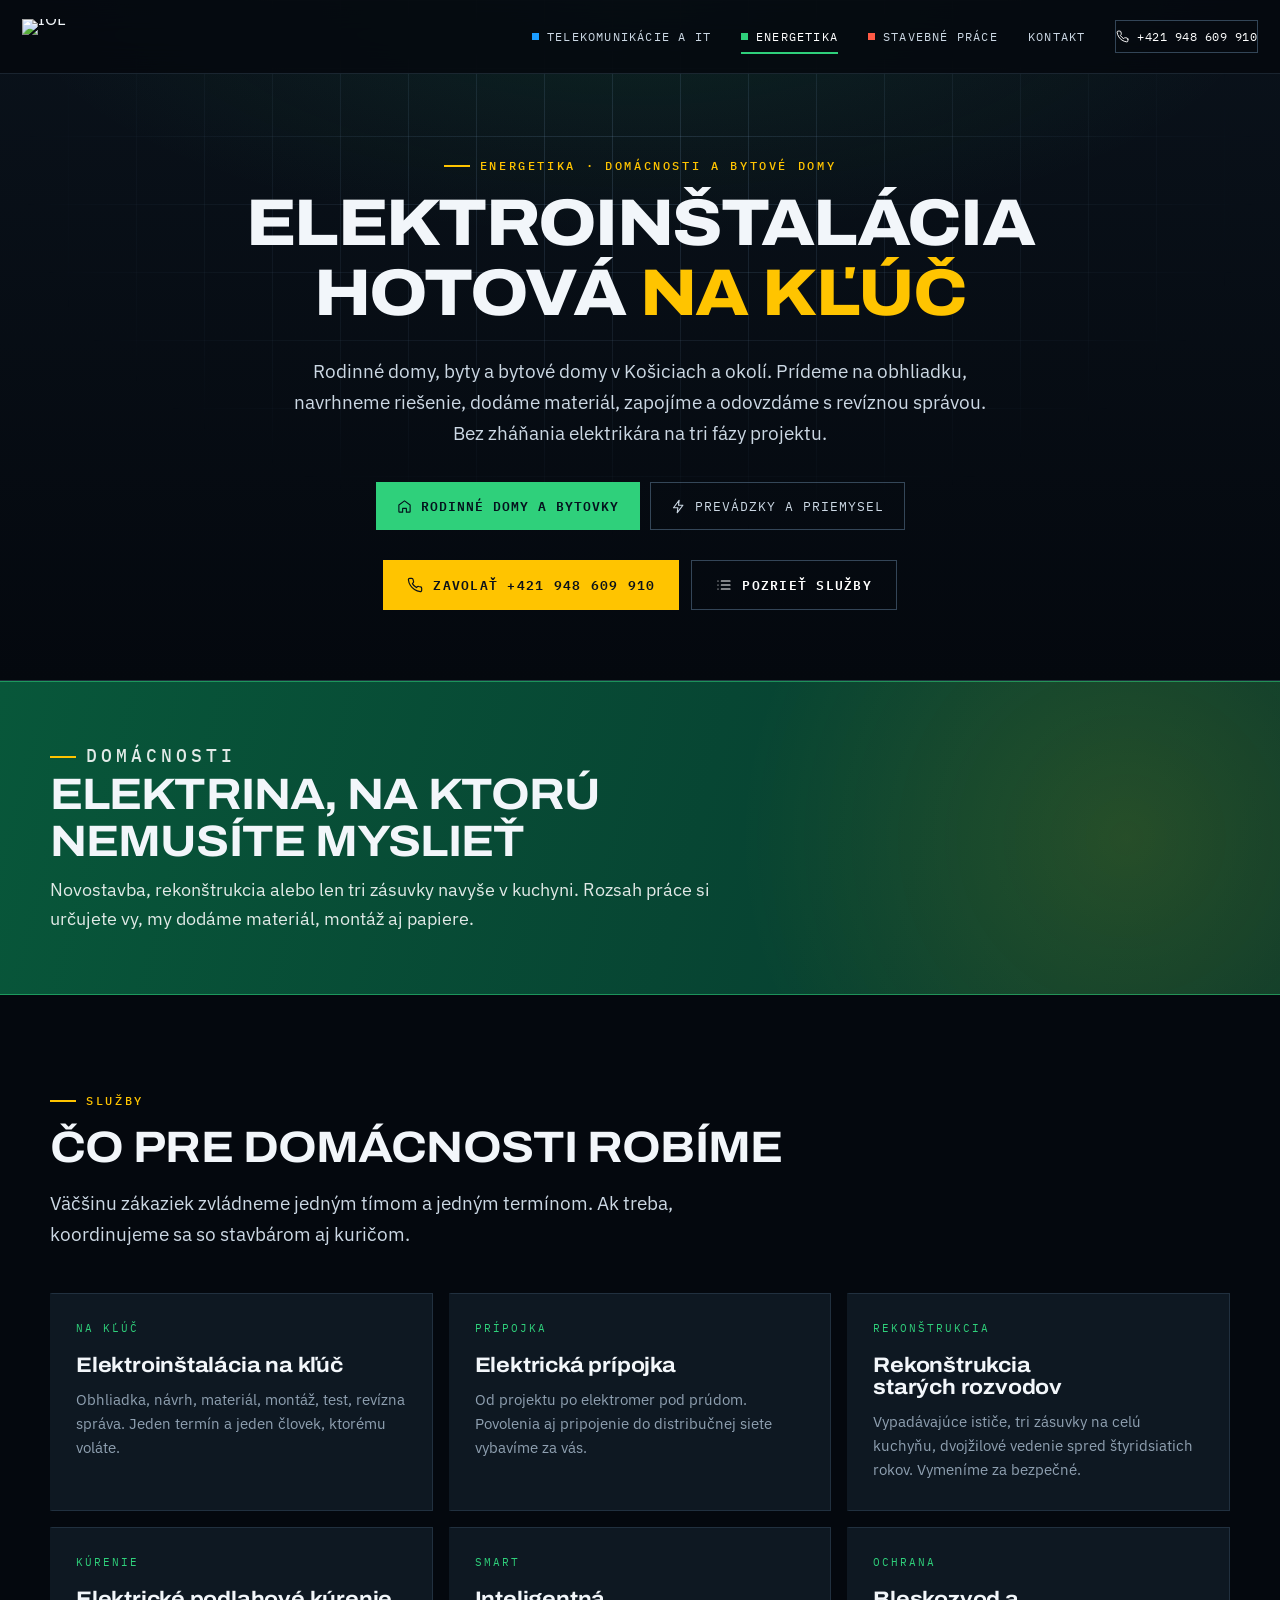
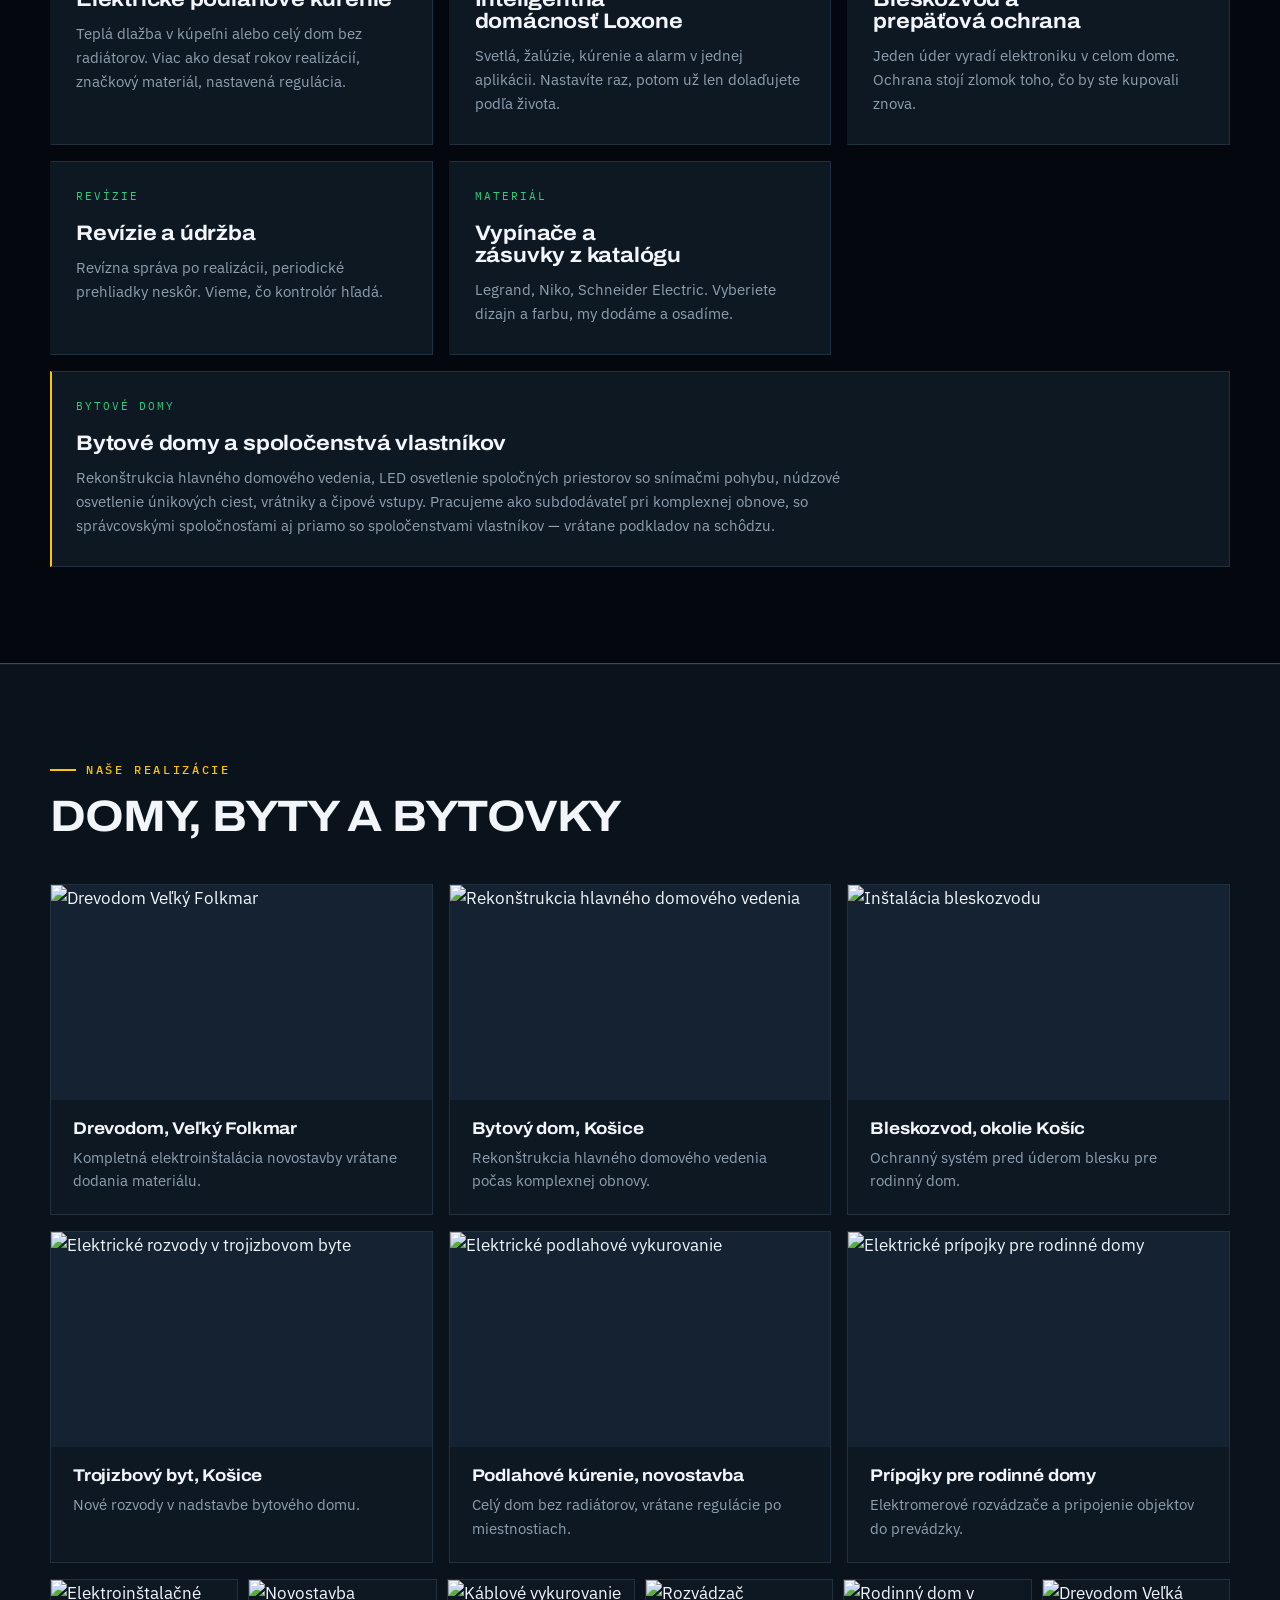
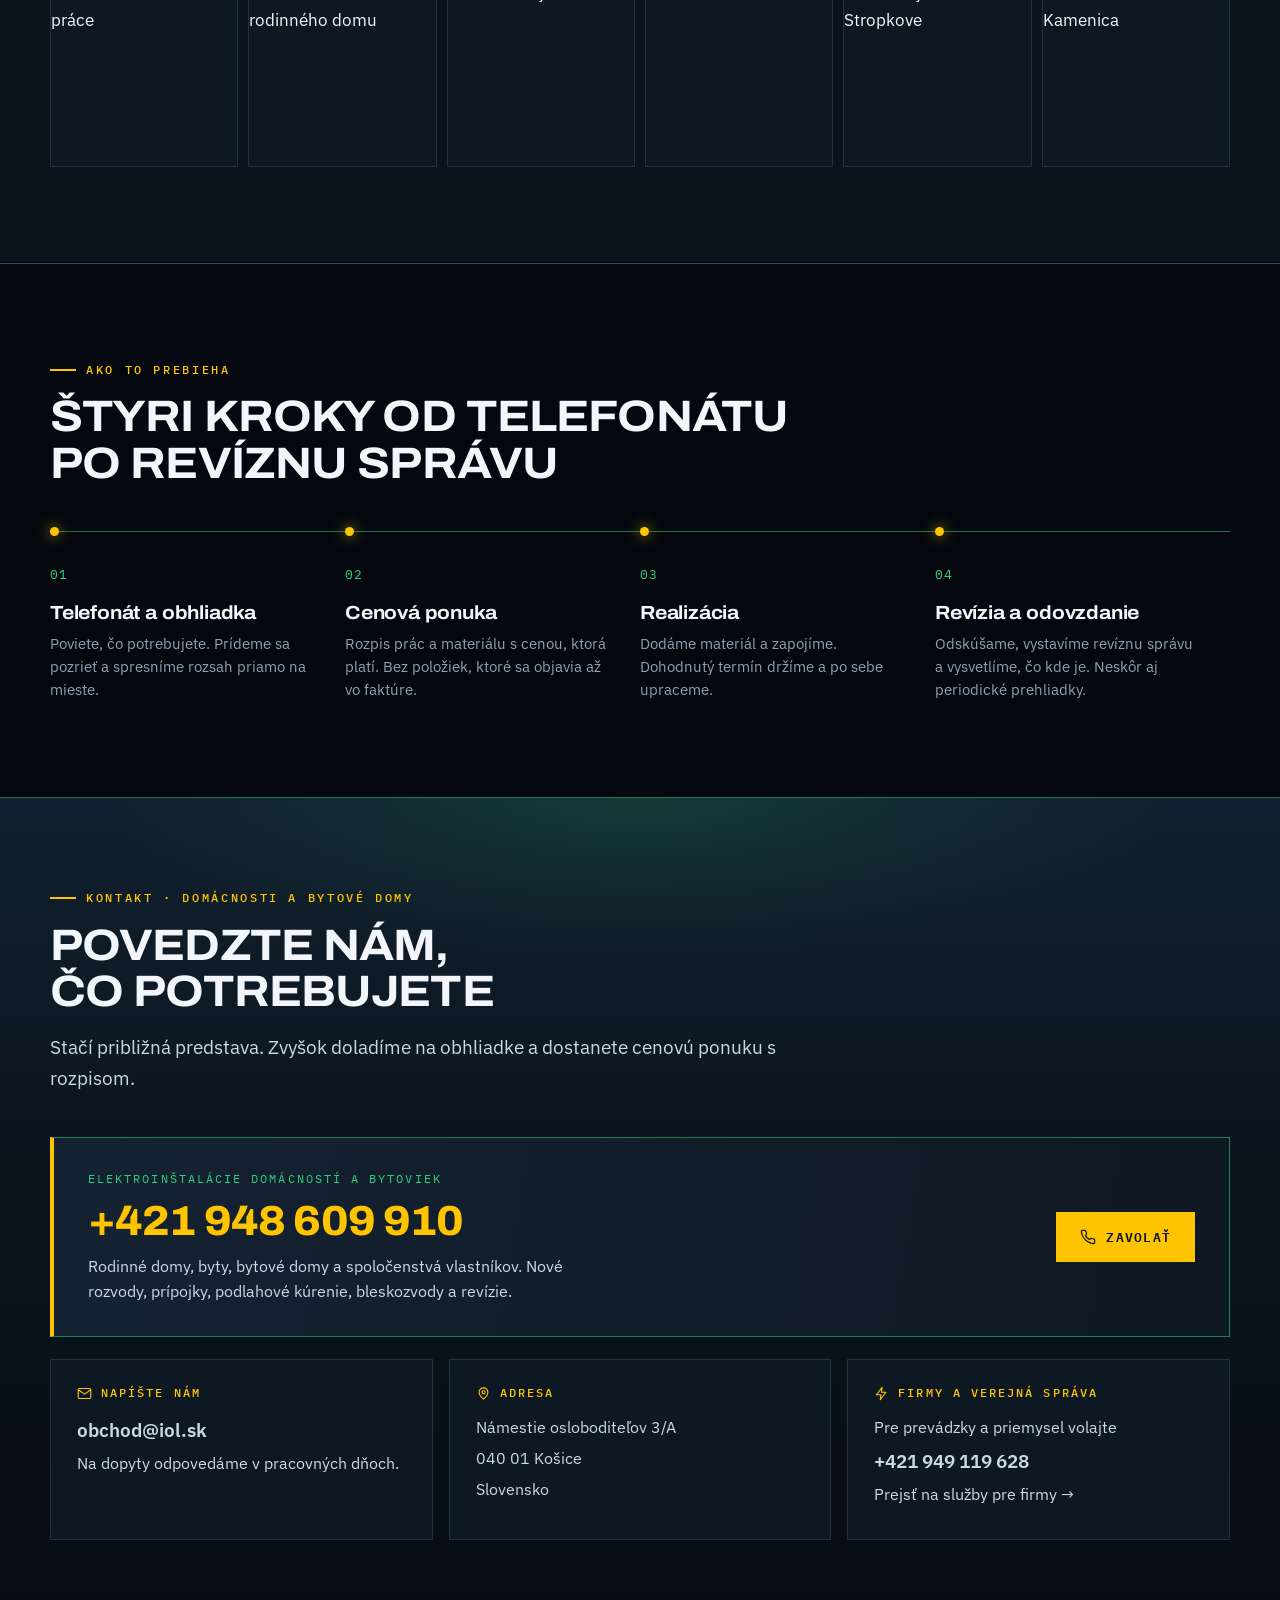
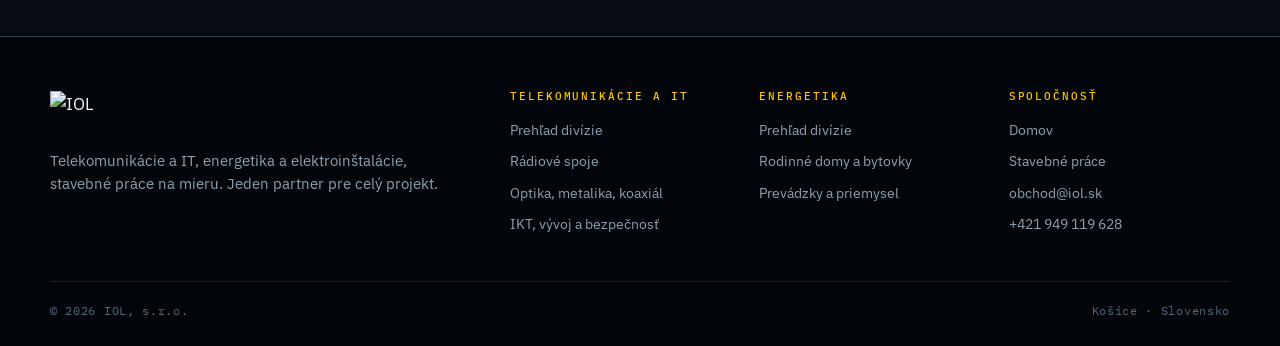
==== energetika-domacnosti.html @ ecadbfa5 "Add files via upload" ====
<!DOCTYPE html>
<html lang="sk" data-theme="energy">
<head>
<meta charset="utf-8">
<meta name="viewport" content="width=device-width, initial-scale=1">
<title>Rodinné domy a bytovky — Energetika a elektroinštalácie — IOL.SK</title>
<meta name="description" content="Elektroinštalácie na kľúč pre rodinné domy, byty a bytové domy v Košiciach a okolí. Prípojky, rekonštrukcie rozvodov, podlahové kúrenie, bleskozvody a revízie.">
<link rel="icon" href="https://iol.sk/assets/icons/favicon.svg" type="image/svg+xml">
<link rel="preconnect" href="https://fonts.googleapis.com">
<link rel="preconnect" href="https://fonts.gstatic.com" crossorigin>
<link href="https://fonts.googleapis.com/css2?family=Archivo:wdth,wght@100..125,600..800&amp;family=IBM+Plex+Mono:wght@400;500;600&amp;family=IBM+Plex+Sans:wght@400;500;600&amp;display=swap" rel="stylesheet">
<link rel="stylesheet" href="assets/css/iol.css">
</head>
<body>
<a class="skip-link" href="#obsah">Preskočiť na obsah</a>

<svg class="sprite" aria-hidden="true" focusable="false" style="position:absolute;width:0;height:0;overflow:hidden">
  <symbol id="i-phone" viewBox="0 0 24 24"><path d="M22 16.9v3a2 2 0 0 1-2.2 2 19.8 19.8 0 0 1-8.6-3.1 19.5 19.5 0 0 1-6-6A19.8 19.8 0 0 1 2.1 4.1 2 2 0 0 1 4.1 2h3a2 2 0 0 1 2 1.7c.1 1 .4 1.9.7 2.8a2 2 0 0 1-.5 2.1L8.1 9.9a16 16 0 0 0 6 6l1.3-1.3a2 2 0 0 1 2.1-.4c.9.3 1.8.6 2.8.7a2 2 0 0 1 1.7 2z"/></symbol>
  <symbol id="i-mail" viewBox="0 0 24 24"><path d="M4 4h16a2 2 0 0 1 2 2v12a2 2 0 0 1-2 2H4a2 2 0 0 1-2-2V6a2 2 0 0 1 2-2z"/><path d="m22 6-10 7L2 6"/></symbol>
  <symbol id="i-arrow" viewBox="0 0 24 24"><path d="M5 12h14"/><path d="m13 5 7 7-7 7"/></symbol>
  <symbol id="i-list" viewBox="0 0 24 24"><path d="M8 6h13M8 12h13M8 18h13M3 6h.01M3 12h.01M3 18h.01"/></symbol>
  <symbol id="i-home" viewBox="0 0 24 24"><path d="M3 9.5 12 3l9 6.5V20a1 1 0 0 1-1 1h-5v-6H9v6H4a1 1 0 0 1-1-1z"/></symbol>
  <symbol id="i-antenna" viewBox="0 0 24 24"><circle cx="12" cy="12" r="2"/><path d="M7.8 16.2a6 6 0 0 1 0-8.4M16.2 7.8a6 6 0 0 1 0 8.4M4.9 19.1a10 10 0 0 1 0-14.2M19.1 4.9a10 10 0 0 1 0 14.2"/></symbol>
  <symbol id="i-wave" viewBox="0 0 24 24"><path d="M2 16c4 0 4-8 8-8s4 8 8 8"/><path d="M18 16h4M2 8h2"/></symbol>
  <symbol id="i-server" viewBox="0 0 24 24"><rect x="3" y="4" width="18" height="6" rx="1"/><rect x="3" y="14" width="18" height="6" rx="1"/><path d="M7 7h.01M7 17h.01"/></symbol>
  <symbol id="i-code" viewBox="0 0 24 24"><path d="m16 18 6-6-6-6M8 6l-6 6 6 6"/></symbol>
  <symbol id="i-shield" viewBox="0 0 24 24"><path d="M12 22s8-4 8-10V5l-8-3-8 3v7c0 6 8 10 8 10z"/><path d="m9 12 2 2 4-4"/></symbol>
  <symbol id="i-bolt" viewBox="0 0 24 24"><path d="M13 2 4 14h7l-1 8 9-12h-7z"/></symbol>
  <symbol id="i-build" viewBox="0 0 24 24"><path d="M4 17a8 8 0 0 1 16 0"/><rect x="2" y="17" width="20" height="4" rx="1"/><path d="M9.5 9.5V4.5a1 1 0 0 1 1-1h3a1 1 0 0 1 1 1v5"/></symbol>
  <symbol id="i-clock" viewBox="0 0 24 24"><circle cx="12" cy="12" r="9"/><path d="M12 7v5l3 2"/></symbol>
  <symbol id="i-pin" viewBox="0 0 24 24"><path d="M12 21s7-6.2 7-11a7 7 0 1 0-14 0c0 4.8 7 11 7 11z"/><circle cx="12" cy="10" r="2.5"/></symbol>
  <symbol id="i-doc" viewBox="0 0 24 24"><path d="M14 3H7a2 2 0 0 0-2 2v14a2 2 0 0 0 2 2h10a2 2 0 0 0 2-2V8z"/><path d="M14 3v5h5M9 13h6M9 17h4"/></symbol>
  <symbol id="i-users" viewBox="0 0 24 24"><path d="M16 20v-2a4 4 0 0 0-4-4H6a4 4 0 0 0-4 4v2"/><circle cx="9" cy="7" r="3.5"/><path d="M22 20v-2a4 4 0 0 0-3-3.9"/></symbol>
  <symbol id="i-dig" viewBox="0 0 24 24"><path d="M3 20h18"/><path d="M5 20v-5l5-2 4 4"/><path d="m14 8 4-4 3 3-4 4z"/></symbol>
</svg>

<header class="site-header">
  <div class="header-inner">
    <a class="wordmark" href="index.html" aria-label="IOL — domovská stránka">
      <img src="https://iol.sk/assets/images/iol-logo-primary.png" alt="IOL">
    </a>
    <nav class="nav desktop-nav" aria-label="Hlavná navigácia">
      <a href="telekomunikacie-a-it.html"><i class="dot dot-tele"></i>Telekomunikácie a IT</a>
      <a href="energetika.html" aria-current="page"><i class="dot dot-energy"></i>Energetika</a>
      <a href="stavebne-prace.html"><i class="dot dot-build"></i>Stavebné práce</a>
      <a href="#kontakt">Kontakt</a>
      <a class="nav-mail" href="tel:+421948609910"><svg class="ico" aria-hidden="true"><use href="#i-phone"></use></svg>+421 948 609 910</a>
    </nav>
    <button class="menu-button" type="button" aria-label="Otvoriť menu" aria-expanded="false" aria-controls="mobile-nav">
      <span></span><span></span><span></span>
    </button>
  </div>
</header>

<nav class="mobile-nav" id="mobile-nav" aria-label="Mobilná navigácia">
  <a href="index.html"><svg class="ico" aria-hidden="true"><use href="#i-home"></use></svg>Domov</a>
  <a href="telekomunikacie-a-it.html"><i class="dot dot-tele"></i>Telekomunikácie a IT</a>
  <a href="energetika.html"><i class="dot dot-energy"></i>Energetika — prehľad</a>
  <a href="energetika-priemysel.html"><i class="dot dot-energy"></i>Prevádzky a priemysel</a>
  <a href="stavebne-prace.html"><i class="dot dot-build"></i>Stavebné práce na mieru</a>
</nav>

<main id="obsah">

  <section class="hero">
    <div class="container hero-inner">
      <p class="eyebrow">Energetika · Domácnosti a bytové domy</p>
      <h1>Elektroinštalácia<br>hotová <span class="mark">na kľúč</span></h1>
      <p class="lede">Rodinné domy, byty a bytové domy v Košiciach a okolí. Prídeme na obhliadku, navrhneme riešenie, dodáme materiál, zapojíme a odovzdáme s revíznou správou. Bez zháňania elektrikára na tri fázy projektu.</p>
      <div class="subnav">
        <a href="energetika-domacnosti.html" aria-current="page"><svg class="ico" aria-hidden="true"><use href="#i-home"></use></svg>Rodinné domy a bytovky</a>
        <a href="energetika-priemysel.html"><svg class="ico" aria-hidden="true"><use href="#i-bolt"></use></svg>Prevádzky a priemysel</a>
      </div>
      <div class="hero-actions">
        <a class="button button-primary" href="tel:+421948609910"><svg class="ico" aria-hidden="true"><use href="#i-phone"></use></svg>Zavolať +421 948 609 910</a>
        <a class="button button-ghost" href="#sluzby"><svg class="ico" aria-hidden="true"><use href="#i-list"></use></svg>Pozrieť služby</a>
      </div>
      <div style="height:70px"></div>
    </div>
  </section>

  <section class="band">
    <div class="container">
      <p class="eyebrow">Domácnosti</p>
      <h2>Elektrina, na ktorú nemusíte myslieť</h2>
      <p>Novostavba, rekonštrukcia alebo len tri zásuvky navyše v kuchyni. Rozsah práce si určujete vy, my dodáme materiál, montáž aj papiere.</p>
    </div>
  </section>

  <section class="section section-dark" id="sluzby">
    <div class="container">
      <div class="section-head">
        <p class="eyebrow">Služby</p>
        <h2>Čo pre domácnosti robíme</h2>
        <p class="lede">Väčšinu zákaziek zvládneme jedným tímom a jedným termínom. Ak treba, koordinujeme sa so stavbárom aj kuričom.</p>
      </div>

      <div class="services">
        <article class="service">
          <p class="kind">Na kľúč</p>
          <h3>Elektroinštalácia na kľúč</h3>
          <p>Obhliadka, návrh, materiál, montáž, test, revízna správa. Jeden termín a jeden človek, ktorému voláte.</p>
        </article>
        <article class="service">
          <p class="kind">Prípojka</p>
          <h3>Elektrická prípojka</h3>
          <p>Od projektu po elektromer pod prúdom. Povolenia aj pripojenie do distribučnej siete vybavíme za vás.</p>
        </article>
        <article class="service">
          <p class="kind">Rekonštrukcia</p>
          <h3>Rekonštrukcia starých rozvodov</h3>
          <p>Vypadávajúce ističe, tri zásuvky na celú kuchyňu, dvojžilové vedenie spred štyridsiatich rokov. Vymeníme za bezpečné.</p>
        </article>
        <article class="service">
          <p class="kind">Kúrenie</p>
          <h3>Elektrické podlahové kúrenie</h3>
          <p>Teplá dlažba v kúpeľni alebo celý dom bez radiátorov. Viac ako desať rokov realizácií, značkový materiál, nastavená regulácia.</p>
        </article>
        <article class="service">
          <p class="kind">Smart</p>
          <h3>Inteligentná domácnosť Loxone</h3>
          <p>Svetlá, žalúzie, kúrenie a alarm v jednej aplikácii. Nastavíte raz, potom už len dolaďujete podľa života.</p>
        </article>
        <article class="service">
          <p class="kind">Ochrana</p>
          <h3>Bleskozvod a prepäťová ochrana</h3>
          <p>Jeden úder vyradí elektroniku v celom dome. Ochrana stojí zlomok toho, čo by ste kupovali znova.</p>
        </article>
        <article class="service">
          <p class="kind">Revízie</p>
          <h3>Revízie a údržba</h3>
          <p>Revízna správa po realizácii, periodické prehliadky neskôr. Vieme, čo kontrolór hľadá.</p>
        </article>
        <article class="service">
          <p class="kind">Materiál</p>
          <h3>Vypínače a zásuvky z katalógu</h3>
          <p>Legrand, Niko, Schneider Electric. Vyberiete dizajn a farbu, my dodáme a osadíme.</p>
        </article>
        <article class="service wide">
          <p class="kind">Bytové domy</p>
          <h3>Bytové domy a spoločenstvá vlastníkov</h3>
          <p>Rekonštrukcia hlavného domového vedenia, LED osvetlenie spoločných priestorov so snímačmi pohybu, núdzové osvetlenie únikových ciest, vrátniky a čipové vstupy. Pracujeme ako subdodávateľ pri komplexnej obnove, so správcovskými spoločnosťami aj priamo so spoločenstvami vlastníkov — vrátane podkladov na schôdzu.</p>
        </article>
      </div>
    </div>
  </section>

  <section class="section section-alt">
    <div class="container">
      <div class="section-head">
        <p class="eyebrow">Naše realizácie</p>
        <h2>Domy, byty a bytovky</h2>
      </div>
      <div class="references">
        <article class="reference">
          <img loading="lazy" src="https://iol.sk/assets/images/reference-drevodom-velky-folkmar.jpg" alt="Drevodom Veľký Folkmar">
          <div><h4>Drevodom, Veľký Folkmar</h4><p>Kompletná elektroinštalácia novostavby vrátane dodania materiálu.</p></div>
        </article>
        <article class="reference">
          <img loading="lazy" src="https://iol.sk/assets/images/reference-hlavne-domove-vedenie.jpg" alt="Rekonštrukcia hlavného domového vedenia">
          <div><h4>Bytový dom, Košice</h4><p>Rekonštrukcia hlavného domového vedenia počas komplexnej obnovy.</p></div>
        </article>
        <article class="reference">
          <img loading="lazy" src="https://iol.sk/assets/images/reference-bleskozvod.jpg" alt="Inštalácia bleskozvodu">
          <div><h4>Bleskozvod, okolie Košíc</h4><p>Ochranný systém pred úderom blesku pre rodinný dom.</p></div>
        </article>
        <article class="reference">
          <img loading="lazy" src="https://iol.sk/assets/images/reference-rozvody-byt.jpg" alt="Elektrické rozvody v trojizbovom byte">
          <div><h4>Trojizbový byt, Košice</h4><p>Nové rozvody v nadstavbe bytového domu.</p></div>
        </article>
        <article class="reference">
          <img loading="lazy" src="https://iol.sk/assets/images/reference-podlahove-vykurovanie.jpg" alt="Elektrické podlahové vykurovanie">
          <div><h4>Podlahové kúrenie, novostavba</h4><p>Celý dom bez radiátorov, vrátane regulácie po miestnostiach.</p></div>
        </article>
        <article class="reference">
          <img loading="lazy" src="https://iol.sk/assets/images/reference-elektricke-pripojky.jpg" alt="Elektrické prípojky pre rodinné domy">
          <div><h4>Prípojky pre rodinné domy</h4><p>Elektromerové rozvádzače a pripojenie objektov do prevádzky.</p></div>
        </article>
      </div>

      <div class="gallery">
        <img loading="lazy" src="https://iol.sk/assets/images/gallery-elektro-prace.jpg" alt="Elektroinštalačné práce">
        <img loading="lazy" src="https://iol.sk/assets/images/gallery-novostavba.jpg" alt="Novostavba rodinného domu">
        <img loading="lazy" src="https://iol.sk/assets/images/gallery-kablove-vykurovanie.jpg" alt="Káblové vykurovanie">
        <img loading="lazy" src="https://iol.sk/assets/images/gallery-rozvadzac.jpg" alt="Rozvádzač">
        <img loading="lazy" src="https://iol.sk/assets/images/gallery-rodinny-dom-stropkov.jpg" alt="Rodinný dom v Stropkove">
        <img loading="lazy" src="https://iol.sk/assets/images/gallery-drevodom-velka-kamenica.jpg" alt="Drevodom Veľká Kamenica">
      </div>
    </div>
  </section>

  <section class="section section-dark">
    <div class="container">
      <div class="section-head">
        <p class="eyebrow">Ako to prebieha</p>
        <h2>Štyri kroky od telefonátu po revíznu správu</h2>
      </div>
      <div class="steps">
        <article>
          <span>01</span>
          <h3>Telefonát a obhliadka</h3>
          <p>Poviete, čo potrebujete. Prídeme sa pozrieť a spresníme rozsah priamo na mieste.</p>
        </article>
        <article>
          <span>02</span>
          <h3>Cenová ponuka</h3>
          <p>Rozpis prác a materiálu s cenou, ktorá platí. Bez položiek, ktoré sa objavia až vo faktúre.</p>
        </article>
        <article>
          <span>03</span>
          <h3>Realizácia</h3>
          <p>Dodáme materiál a zapojíme. Dohodnutý termín držíme a po sebe upraceme.</p>
        </article>
        <article>
          <span>04</span>
          <h3>Revízia a odovzdanie</h3>
          <p>Odskúšame, vystavíme revíznu správu a vysvetlíme, čo kde je. Neskôr aj periodické prehliadky.</p>
        </article>
      </div>
    </div>
  </section>

  <section class="contact" id="kontakt">
    <div class="container">
      <div class="section-head">
        <p class="eyebrow">Kontakt · Domácnosti a bytové domy</p>
        <h2>Povedzte nám, čo potrebujete</h2>
        <p class="lede">Stačí približná predstava. Zvyšok doladíme na obhliadke a dostanete cenovú ponuku s rozpisom.</p>
      </div>

      <div class="call-card">
        <div>
          <p class="who">Elektroinštalácie domácností a bytoviek</p>
          <a class="phone" href="tel:+421948609910">+421 948 609 910</a>
          <p>Rodinné domy, byty, bytové domy a spoločenstvá vlastníkov. Nové rozvody, prípojky, podlahové kúrenie, bleskozvody a revízie.</p>
        </div>
        <a class="button button-primary" href="tel:+421948609910"><svg class="ico" aria-hidden="true"><use href="#i-phone"></use></svg>Zavolať</a>
      </div>

      <div class="contact-grid">
        <div>
          <h3><svg class="ico" aria-hidden="true"><use href="#i-mail"></use></svg>Napíšte nám</h3>
          <p class="big"><a href="mailto:obchod@iol.sk">obchod@iol.sk</a></p>
          <p>Na dopyty odpovedáme v pracovných dňoch.</p>
        </div>
        <div>
          <h3><svg class="ico" aria-hidden="true"><use href="#i-pin"></use></svg>Adresa</h3>
          <p>Námestie osloboditeľov 3/A</p>
          <p>040 01 Košice</p>
          <p>Slovensko</p>
        </div>
        <div>
          <h3><svg class="ico" aria-hidden="true"><use href="#i-bolt"></use></svg>Firmy a verejná správa</h3>
          <p>Pre prevádzky a priemysel volajte</p>
          <p class="big"><a href="tel:+421949119628">+421 949 119 628</a></p>
          <p><a href="energetika-priemysel.html">Prejsť na služby pre firmy →</a></p>
        </div>
      </div>
    </div>
  </section>

</main>

<footer class="footer">
  <div class="container footer-grid">
    <div>
      <img class="footer-logo" src="https://iol.sk/assets/images/iol-logo-primary.png" alt="IOL">
      <p class="footer-claim">Telekomunikácie a IT, energetika a elektroinštalácie, stavebné práce na mieru. Jeden partner pre celý projekt.</p>
    </div>
    <div class="footer-cols">
      <div>
        <h4>Telekomunikácie a IT</h4>
        <a href="telekomunikacie-a-it.html">Prehľad divízie</a>
        <a href="tk-radiove-spoje.html">Rádiové spoje</a>
        <a href="tk-optika-metalika-koax.html">Optika, metalika, koaxiál</a>
        <a href="tk-ikt-vyvoj-bezpecnost.html">IKT, vývoj a bezpečnosť</a>
      </div>
      <div>
        <h4>Energetika</h4>
        <a href="energetika.html">Prehľad divízie</a>
        <a href="energetika-domacnosti.html">Rodinné domy a bytovky</a>
        <a href="energetika-priemysel.html">Prevádzky a priemysel</a>
      </div>
      <div>
        <h4>Spoločnosť</h4>
        <a href="index.html">Domov</a>
        <a href="stavebne-prace.html">Stavebné práce</a>
        <a href="mailto:obchod@iol.sk">obchod@iol.sk</a>
        <a href="tel:+421949119628">+421 949 119 628</a>
      </div>
    </div>
  </div>
  <div class="container footer-bottom">
    <span>© 2026 IOL, s.r.o.</span>
    <span>Košice · Slovensko</span>
  </div>
</footer>

<script>
  (function () {
    var btn = document.querySelector('.menu-button');
    var nav = document.getElementById('mobile-nav');
    if (!btn || !nav) return;
    btn.addEventListener('click', function () {
      var open = nav.classList.toggle('open');
      btn.setAttribute('aria-expanded', open ? 'true' : 'false');
      btn.setAttribute('aria-label', open ? 'Zavrieť menu' : 'Otvoriť menu');
    });
    nav.addEventListener('click', function (e) {
      if (e.target.closest('a')) {
        nav.classList.remove('open');
        btn.setAttribute('aria-expanded', 'false');
      }
    });
  })();
</script>
</body>
</html>
---- assets/css/iol.css ----
@charset "utf-8";

/* =========================================================
   IOL.SK — spoločný štýl pre všetky divízie
   Farebný kód: modrá = telekomunikácie a IT
                zelená = energetika a elektroinštalácie
                červená = stavebné práce
   Žltá (--signal) je konštantná značková farba naprieč webom.
   ========================================================= */

:root {
  --bg:            #04080e;
  --bg-2:          #0a121b;
  --surface:       #0e1822;
  --surface-2:     #152232;
  --ink:           #f2f6fa;
  --ink-2:         #ccd8e4;
  --muted:         #8fa0b1;
  --line:          rgba(122, 160, 196, .18);
  --line-strong:   rgba(122, 160, 196, .40);

  --signal:        #ffc400;
  --signal-hi:     #ffd54a;
  --signal-ink:    #0a1119;

  --accent:        #1a9cff;
  --accent-deep:   #0046b8;
  --accent-soft:   rgba(26, 156, 255, .10);
  --accent-line:   rgba(26, 156, 255, .55);
  --accent-glow:   rgba(26, 156, 255, .30);

  --tele:          #1a9cff;
  --energy:        #2fd07b;
  --build:         #ff5a45;

  --container:     1180px;
  --header-h:      74px;

  --display: "Archivo", "Helvetica Neue", Helvetica, Arial, sans-serif;
  --body:    "IBM Plex Sans", "Segoe UI", Helvetica, Arial, sans-serif;
  --mono:    "IBM Plex Mono", "SFMono-Regular", Consolas, monospace;
}

[data-theme="energy"] {
  --accent:      #2fd07b;
  --accent-deep: #08573a;
  --accent-soft: rgba(47, 208, 123, .10);
  --accent-line: rgba(47, 208, 123, .55);
  --accent-glow: rgba(47, 208, 123, .28);
}

[data-theme="build"] {
  --accent:      #ff5a45;
  --accent-deep: #8f1a0d;
  --accent-soft: rgba(255, 90, 69, .10);
  --accent-line: rgba(255, 90, 69, .55);
  --accent-glow: rgba(255, 90, 69, .28);
}

/* ---------- základ ---------- */

* { box-sizing: border-box; }

html {
  scroll-behavior: smooth;
  scroll-padding-top: calc(var(--header-h) + 16px);
  -webkit-text-size-adjust: 100%;
}

body {
  margin: 0;
  background: var(--bg);
  color: var(--ink);
  font-family: var(--body);
  font-size: 17px;
  line-height: 1.6;
  overflow-x: hidden;
  -webkit-font-smoothing: antialiased;
}

a { color: inherit; text-decoration: none; }
img { max-width: 100%; }
button { font: inherit; color: inherit; }

:focus-visible {
  outline: 2px solid var(--signal);
  outline-offset: 3px;
}

.container {
  width: min(var(--container), calc(100% - 44px));
  margin-inline: auto;
}

.skip-link {
  position: absolute; left: -9999px; top: 0; z-index: 2000;
  background: var(--signal); color: var(--signal-ink);
  padding: 12px 18px; font-weight: 700;
}
.skip-link:focus { left: 12px; top: 12px; }

.ico {
  width: 1.05em; height: 1.05em;
  flex: none;
  stroke: currentColor;
  fill: none;
  stroke-width: 1.8;
  stroke-linecap: round;
  stroke-linejoin: round;
}
.button .ico { width: 16px; height: 16px; }
.nav .ico { width: 13px; height: 13px; }
.mobile-nav .ico { width: 16px; height: 16px; }
.subnav .ico { width: 15px; height: 15px; }
.division-go .ico { width: 17px; height: 17px; }
.contact-grid h3 .ico { width: 15px; height: 15px; color: var(--signal); }

/* ---------- typografia ---------- */

h1, h2, h3, h4 {
  font-family: var(--display);
  font-variation-settings: "wdth" 110;
  font-weight: 700;
  letter-spacing: -.02em;
  line-height: 1.06;
  margin: 0 0 20px;
  text-wrap: balance;
}

h1 {
  font-size: clamp(34px, 5.4vw, 66px);
  font-weight: 800;
  text-transform: uppercase;
  letter-spacing: -.025em;
}

h2 {
  font-size: clamp(28px, 3.5vw, 44px);
  text-transform: uppercase;
}

h3 { font-size: 21px; letter-spacing: -.01em; }
h4 { font-size: 17px; letter-spacing: -.01em; }

p { margin: 0 0 18px; }

.eyebrow {
  font-family: var(--mono);
  font-size: 12px;
  font-weight: 500;
  letter-spacing: .22em;
  text-transform: uppercase;
  color: var(--signal);
  margin: 0 0 14px;
  display: flex;
  align-items: center;
  gap: 10px;
}
.eyebrow::before {
  content: "";
  width: 26px; height: 2px;
  background: var(--signal);
  flex: none;
}

.lede {
  font-size: clamp(17px, 1.5vw, 20px);
  color: var(--ink-2);
  max-width: 66ch;
  line-height: 1.62;
}

.mark { color: var(--signal); }
.accent-text { color: var(--accent); }

/* ---------- hlavička ---------- */

.site-header {
  position: fixed;
  inset: 0 0 auto;
  z-index: 1000;
  height: var(--header-h);
  background: rgba(5, 9, 15, .86);
  backdrop-filter: blur(16px);
  border-bottom: 1px solid var(--line);
}

.header-inner {
  height: 100%;
  width: min(1280px, calc(100% - 44px));
  margin-inline: auto;
  display: flex;
  align-items: center;
  justify-content: space-between;
  gap: 24px;
}

.wordmark { display: inline-flex; align-items: center; line-height: 0; }
.wordmark img { height: 36px; width: auto; display: block; }

.nav {
  display: flex;
  align-items: center;
  gap: 30px;
  font-family: var(--mono);
  font-size: 12px;
  letter-spacing: .1em;
  text-transform: uppercase;
}

.nav a {
  position: relative;
  color: var(--ink-2);
  padding: 6px 0;
  transition: color .18s ease;
  display: inline-flex;
  align-items: center;
  gap: 8px;
}
.nav a::after {
  content: "";
  position: absolute;
  left: 0; right: 100%; bottom: -2px;
  height: 2px;
  background: var(--signal);
  transition: right .22s ease;
}
.nav a:hover { color: #fff; }
.nav a:hover::after { right: 0; }
.nav a[aria-current="page"] { color: #fff; }
.nav a[aria-current="page"]::after { right: 0; background: var(--accent); }

.nav .dot {
  width: 7px; height: 7px;
  background: currentColor;
  flex: none;
}
.dot-tele  { color: var(--tele); }
.dot-energy{ color: var(--energy); }
.dot-build { color: var(--build); }

.nav-mail {
  padding: 9px 15px;
  border: 1px solid var(--line-strong);
  color: #fff !important;
  letter-spacing: .04em;
}
.nav-mail::after { display: none; }
.nav-mail:hover { border-color: var(--signal); color: var(--signal) !important; }

.menu-button {
  display: none;
  width: 44px; height: 44px;
  border: 1px solid var(--line-strong);
  background: transparent;
  padding: 12px 10px;
}
.menu-button span {
  display: block; height: 2px; background: #fff;
  margin: 0 0 5px; transition: .22s ease;
}
.menu-button span:last-child { margin-bottom: 0; }
.menu-button[aria-expanded="true"] span:nth-child(1) { transform: translateY(7px) rotate(45deg); }
.menu-button[aria-expanded="true"] span:nth-child(2) { opacity: 0; }
.menu-button[aria-expanded="true"] span:nth-child(3) { transform: translateY(-7px) rotate(-45deg); }

.mobile-nav {
  display: none;
  position: fixed;
  inset: var(--header-h) 0 auto;
  z-index: 999;
  background: rgba(5, 9, 15, .98);
  border-bottom: 1px solid var(--line);
  padding: 14px 22px 26px;
}
.mobile-nav.open { display: block; }
.mobile-nav a {
  display: flex;
  align-items: center;
  gap: 12px;
  padding: 15px 0;
  border-bottom: 1px solid var(--line);
  font-family: var(--mono);
  font-size: 13px;
  letter-spacing: .1em;
  text-transform: uppercase;
}
.mobile-nav a:last-child { border-bottom: 0; }

/* ---------- hero (vycentrovaný) ---------- */

.hero {
  position: relative;
  overflow: hidden;
  padding: calc(var(--header-h) + 82px) 0 0;
  background:
    radial-gradient(ellipse 70% 50% at 50% 0%, var(--accent-soft), transparent 70%),
    linear-gradient(180deg, var(--bg-2), var(--bg));
  border-bottom: 1px solid var(--line);
}

.hero::before {
  content: "";
  position: absolute;
  inset: 0;
  background-image:
    linear-gradient(var(--line) 1px, transparent 1px),
    linear-gradient(90deg, var(--line) 1px, transparent 1px);
  background-size: 68px 68px;
  mask-image: radial-gradient(ellipse 62% 68% at 50% 26%, #000 10%, transparent 78%);
  -webkit-mask-image: radial-gradient(ellipse 62% 68% at 50% 26%, #000 10%, transparent 78%);
  pointer-events: none;
}

.hero-inner {
  position: relative;
  z-index: 1;
  text-align: center;
  display: flex;
  flex-direction: column;
  align-items: center;
}

.hero .eyebrow { justify-content: center; }

.hero h1 { max-width: 26ch; margin-bottom: 26px; }
.hero .lede { margin-inline: auto; text-align: center; margin-bottom: 34px; }

.hero-actions {
  display: flex;
  gap: 12px;
  flex-wrap: wrap;
  justify-content: center;
}

/* vlajkový prvok: jeden kábel sa vetví do troch divízií */
.strands {
  width: min(var(--container), calc(100% - 44px));
  margin: 54px auto 0;
  display: block;
  height: 96px;
}
.strands path { fill: none; stroke-width: 2; vector-effect: non-scaling-stroke; }
.strands .s-tele   { stroke: var(--tele); }
.strands .s-energy { stroke: var(--energy); }
.strands .s-build  { stroke: var(--build); }
.strands .s-trunk  { stroke: var(--line-strong); }
.strands circle { stroke: none; }

.strands .flow {
  stroke-dasharray: 26 300;
  animation: flow 4.2s linear infinite;
  opacity: .95;
}
.strands .flow.d2 { animation-delay: .5s; }
.strands .flow.d3 { animation-delay: 1s; }
@keyframes flow { from { stroke-dashoffset: 326; } to { stroke-dashoffset: 0; } }

/* ---------- tlačidlá ---------- */

.button {
  min-height: 50px;
  display: inline-flex;
  align-items: center;
  justify-content: center;
  gap: 10px;
  padding: 0 24px;
  font-family: var(--mono);
  font-size: 12.5px;
  font-weight: 600;
  letter-spacing: .1em;
  text-transform: uppercase;
  transition: transform .18s ease, background .18s ease, border-color .18s ease, color .18s ease;
}

.button-primary {
  background: var(--signal);
  color: var(--signal-ink);
  box-shadow: 0 0 0 0 rgba(255, 196, 0, .4);
}
.button-primary:hover { background: var(--signal-hi); transform: translateY(-2px); }

.button-ghost {
  border: 1px solid var(--line-strong);
  color: #fff;
}
.button-ghost:hover { border-color: var(--accent); background: var(--accent-soft); transform: translateY(-2px); }

/* ---------- pás s číslami ---------- */

.facts-strip {
  border-block: 1px solid var(--line-strong);
  background: var(--surface);
  box-shadow: inset 0 1px 0 rgba(255, 255, 255, .05);
}
.facts-strip .container {
  display: grid;
  grid-template-columns: repeat(4, 1fr);
}
.facts-strip div {
  padding: 26px 22px;
  border-left: 1px solid var(--line);
}
.facts-strip div:first-child { border-left: 0; padding-left: 0; }
.facts-strip b {
  display: block;
  font-family: var(--display);
  font-variation-settings: "wdth" 108;
  font-size: clamp(26px, 2.6vw, 34px);
  font-weight: 800;
  letter-spacing: -.03em;
  color: var(--signal);
  line-height: 1;
}
.facts-strip span {
  display: block;
  margin-top: 9px;
  font-size: 13.5px;
  color: var(--muted);
  max-width: 26ch;
}

/* ---------- sekcie ---------- */

.section { padding: 96px 0; position: relative; }
.section-dark { background: var(--bg); }
.section-alt {
  background: var(--bg-2);
  border-block: 1px solid var(--line-strong);
  box-shadow: inset 0 1px 0 rgba(255, 255, 255, .05), inset 0 -1px 0 rgba(0, 0, 0, .55);
}
.section-dark + .section-dark { border-top: 1px solid var(--line); }

.section-head { margin-bottom: 44px; max-width: 74ch; }
.section-head h2 { margin-bottom: 16px; }

.band {
  padding: 60px 0;
  background:
    radial-gradient(circle at 88% 50%, rgba(255, 196, 0, .13), transparent 34%),
    linear-gradient(105deg, var(--accent-deep), color-mix(in srgb, var(--accent-deep) 55%, #04121d));
  border-block: 1px solid var(--accent-line);
}
.band h2 { margin-bottom: 12px; max-width: 26ch; }
.band p { color: rgba(255, 255, 255, .88); max-width: 62ch; margin: 0; font-size: 18px; }

/* ---------- karty divízií (vstupná stránka) ---------- */

.divisions {
  display: grid;
  grid-template-columns: repeat(3, 1fr);
  gap: 18px;
}

.division {
  --c: var(--tele);
  position: relative;
  display: flex;
  flex-direction: column;
  padding: 32px 28px 28px;
  background: linear-gradient(180deg, var(--surface-2), var(--surface));
  border: 1px solid var(--line);
  border-top: 3px solid var(--c);
  transition: transform .2s ease, border-color .2s ease, box-shadow .2s ease;
}
.division.is-energy { --c: var(--energy); }
.division.is-build  { --c: var(--build); }

.division:hover {
  transform: translateY(-6px);
  border-color: var(--line-strong);
  border-top-color: var(--c);
  box-shadow: 0 22px 50px rgba(0, 0, 0, .5);
}

.divisions.two { grid-template-columns: repeat(2, 1fr); gap: 20px; }

.division-ico {
  width: 50px; height: 50px;
  display: grid; place-items: center;
  margin-bottom: 20px;
  border: 1px solid var(--line-strong);
  background: var(--accent-soft);
  color: var(--c);
}
.division-ico .ico { width: 24px; height: 24px; }

.division.with-media { padding-top: 0; }
.division-media {
  display: block;
  width: calc(100% + 56px);
  height: 220px;
  margin: 0 -28px 26px;
  object-fit: cover;
  background: var(--surface-2);
  filter: saturate(.92) contrast(1.05);
}

.division-tag {
  font-family: var(--mono);
  font-size: 11.5px;
  letter-spacing: .12em;
  text-transform: uppercase;
  color: var(--c);
  margin-bottom: 18px;
  min-height: 2.2em;
}
.division h3 {
  font-size: clamp(23px, 2.2vw, 28px);
  text-transform: uppercase;
  margin-bottom: 14px;
  max-width: 19ch;
  min-height: 2.12em;
}
.division p { color: var(--muted); font-size: 15.5px; }

.division ul {
  list-style: none;
  margin: 0 0 26px;
  padding: 0;
  font-size: 14.5px;
  color: var(--ink-2);
}
.division li {
  padding: 7px 0 7px 18px;
  position: relative;
  border-top: 1px solid var(--line);
}
.division li::before {
  content: "";
  position: absolute;
  left: 0; top: 16px;
  width: 6px; height: 6px;
  background: var(--c);
}

.division-go {
  margin-top: auto;
  display: inline-flex;
  align-items: center;
  justify-content: space-between;
  gap: 14px;
  padding: 14px 18px;
  background: var(--signal);
  color: var(--signal-ink);
  font-family: var(--mono);
  font-size: 12.5px;
  font-weight: 600;
  letter-spacing: .09em;
  text-transform: uppercase;
  transition: background .18s ease, transform .18s ease;
}
.division:hover .division-go { background: var(--signal-hi); }
.division-go span:last-child { font-size: 16px; }

.division-go.is-soon {
  background: transparent;
  color: var(--ink-2);
  border: 1px solid var(--line-strong);
}
.division:hover .division-go.is-soon { background: var(--accent-soft); color: #fff; }

/* ---------- časová os ---------- */

.timeline {
  display: grid;
  grid-template-columns: repeat(3, 1fr);
  gap: 0;
  margin-top: 8px;
}
.timeline article {
  position: relative;
  padding: 30px 28px 0 0;
  border-top: 1px solid var(--line-strong);
}
.timeline article::before {
  content: "";
  position: absolute;
  top: -6px; left: 0;
  width: 11px; height: 11px;
  background: var(--c, var(--signal));
  box-shadow: 0 0 16px var(--c, var(--signal));
}
.timeline .t-tele   { --c: var(--tele); }
.timeline .t-energy { --c: var(--energy); }
.timeline .t-build  { --c: var(--build); }

.timeline span {
  font-family: var(--mono);
  font-size: 12px;
  letter-spacing: .16em;
  text-transform: uppercase;
  color: var(--c, var(--signal));
}
.timeline h3 { margin: 14px 0 10px; font-size: 20px; }
.timeline p { color: var(--muted); font-size: 15px; margin: 0; }

/* ---------- mriežka služieb ---------- */

.services {
  display: grid;
  grid-template-columns: repeat(3, 1fr);
  gap: 16px;
}

.service {
  display: flex;
  flex-direction: column;
  padding: 26px 24px 28px;
  background: var(--surface);
  border: 1px solid var(--line);
  border-left: 2px solid transparent;
  transition: transform .2s ease, border-color .2s ease, background .2s ease;
}
.service:hover {
  transform: translateY(-4px);
  background: var(--surface-2);
  border-color: var(--line-strong);
  border-left-color: var(--accent);
}
.service .kind {
  font-family: var(--mono);
  font-size: 11px;
  letter-spacing: .18em;
  text-transform: uppercase;
  color: var(--accent);
  margin-bottom: 16px;
}
.service h3 { margin-bottom: 12px; }
.service p { color: var(--muted); font-size: 15px; margin: 0; }
.service.wide { grid-column: 1 / -1; border-left-color: var(--signal); }
.service.wide p { max-width: 92ch; }

.service.media { padding: 0; }
.service.media img {
  display: block;
  width: 100%;
  height: 190px;
  object-fit: cover;
  background: var(--surface-2);
  filter: saturate(.9) contrast(1.04);
}
.service.media > div { padding: 24px; }

/* ---------- obrazový blok ---------- */

.feature {
  display: grid;
  grid-template-columns: 1fr 1fr;
  gap: 0;
  border: 1px solid var(--line);
  background: var(--surface);
  overflow: hidden;
}
.feature img {
  display: block;
  width: 100%; height: 100%;
  min-height: 340px;
  object-fit: cover;
  background: var(--surface-2);
}
.feature > div { padding: 44px 42px; align-self: center; }
.feature h3 { font-size: clamp(22px, 2.2vw, 30px); text-transform: uppercase; }
.feature p { color: var(--muted); font-size: 15.5px; max-width: 52ch; }

.chips { display: flex; flex-wrap: wrap; gap: 8px; margin-top: 22px; }
.chips li {
  list-style: none;
  padding: 8px 13px;
  border: 1px solid var(--line-strong);
  background: var(--accent-soft);
  font-family: var(--mono);
  font-size: 11.5px;
  letter-spacing: .08em;
  text-transform: uppercase;
  color: var(--ink-2);
}
.chips { padding: 0; margin-bottom: 0; }

/* ---------- referencie a galéria ---------- */

.references {
  display: grid;
  grid-template-columns: repeat(3, 1fr);
  gap: 16px;
}
.reference {
  background: var(--surface);
  border: 1px solid var(--line);
  overflow: hidden;
  transition: transform .2s ease, border-color .2s ease;
}
.reference:hover { transform: translateY(-4px); border-color: var(--accent-line); }
.reference img {
  display: block; width: 100%; height: 215px;
  object-fit: cover; background: var(--surface-2);
}
.reference > div { padding: 20px 22px 22px; }
.reference h4 { margin-bottom: 8px; }
.reference p { color: var(--muted); font-size: 14.5px; margin: 0; }

.gallery {
  display: grid;
  grid-template-columns: repeat(6, 1fr);
  gap: 10px;
  margin-top: 16px;
}
.gallery img {
  width: 100%; aspect-ratio: 1;
  object-fit: cover;
  border: 1px solid var(--line);
  background: var(--surface);
  transition: transform .2s ease, border-color .2s ease;
}
.gallery img:hover { transform: scale(1.03); border-color: var(--accent-line); }

/* ---------- zvýraznený panel ---------- */

.panel {
  padding: 44px 46px;
  border: 1px solid var(--accent-line);
  border-left: 4px solid var(--signal);
  background: linear-gradient(120deg, var(--surface-2), var(--surface));
}
.panel h3 { font-size: clamp(22px, 2.3vw, 30px); text-transform: uppercase; }
.panel p { color: var(--ink-2); max-width: 74ch; margin-bottom: 0; }

/* ---------- postup ---------- */

.steps {
  display: grid;
  grid-template-columns: repeat(4, 1fr);
  gap: 0;
}
.steps.five { grid-template-columns: repeat(5, 1fr); }

.steps article {
  position: relative;
  padding: 28px 26px 0 0;
  border-top: 1px solid var(--accent-line);
}
.steps article::before {
  content: "";
  position: absolute;
  top: -5px; left: 0;
  width: 9px; height: 9px;
  border-radius: 50%;
  background: var(--signal);
  box-shadow: 0 0 14px rgba(255, 196, 0, .8);
}
.steps span { font-family: var(--mono); font-size: 13px; color: var(--accent); letter-spacing: .1em; }
.steps h3 { margin: 16px 0 9px; font-size: 19px; }
.steps p { color: var(--muted); font-size: 14.5px; margin: 0; }

/* ---------- prepínač podstránok ---------- */

.subnav {
  display: flex;
  gap: 10px;
  flex-wrap: wrap;
  justify-content: center;
  margin: 0 0 30px;
}
.subnav a {
  display: inline-flex;
  align-items: center;
  gap: 9px;
  padding: 13px 20px;
  border: 1px solid var(--line-strong);
  font-family: var(--mono);
  font-size: 12.5px;
  letter-spacing: .08em;
  text-transform: uppercase;
  color: var(--ink-2);
  transition: .18s ease;
}
.subnav a:hover { border-color: var(--accent); color: #fff; background: var(--accent-soft); }
.subnav.mini a {
  padding: 9px 15px;
  font-size: 11.5px;
  border-color: var(--line);
  color: var(--muted);
}
.subnav.mini a:hover { color: #fff; }
.subnav.mini .ico { width: 13px; height: 13px; }

.subnav a[aria-current="page"] {
  background: var(--accent);
  border-color: var(--accent);
  color: #04121d;
  font-weight: 600;
}

/* ---------- kontakt ---------- */

.contact {
  position: relative;
  padding: 90px 0 96px;
  background: linear-gradient(180deg, #11202e 0%, #0b141d 46%, #060c12 100%);
  border-top: 1px solid var(--accent-line);
}
.contact::before {
  content: "";
  position: absolute;
  inset: 0 0 auto;
  height: 220px;
  background: radial-gradient(ellipse 58% 100% at 50% 0%, var(--accent-glow), transparent 72%);
  opacity: .5;
  pointer-events: none;
}
.contact > .container { position: relative; z-index: 1; }

.call-card {
  display: grid;
  grid-template-columns: 1fr auto;
  align-items: center;
  gap: 28px;
  padding: 32px 34px;
  margin-bottom: 22px;
  background: linear-gradient(100deg, var(--surface-2), var(--surface));
  border: 1px solid var(--accent-line);
  border-left: 4px solid var(--signal);
}
.call-card .who {
  font-family: var(--mono);
  font-size: 11.5px;
  letter-spacing: .18em;
  text-transform: uppercase;
  color: var(--accent);
  margin-bottom: 12px;
}
.call-card .phone {
  display: inline-block;
  font-family: var(--display);
  font-variation-settings: "wdth" 105;
  font-size: clamp(28px, 3.4vw, 42px);
  font-weight: 800;
  letter-spacing: -.02em;
  color: var(--signal);
  line-height: 1;
  margin-bottom: 12px;
}
.call-card .phone:hover { color: var(--signal-hi); }
.call-card p { color: var(--ink-2); margin: 0; max-width: 52ch; font-size: 15.5px; }

.contact-grid {
  display: grid;
  grid-template-columns: repeat(3, 1fr);
  gap: 16px;
  margin-top: 22px;
}
.contact-grid > div {
  padding: 26px;
  background: var(--surface);
  border: 1px solid var(--line);
}
.contact-grid h3 {
  display: flex;
  align-items: center;
  gap: 9px;
  font-family: var(--mono);
  font-size: 11.5px;
  font-weight: 500;
  letter-spacing: .18em;
  text-transform: uppercase;
  color: var(--signal);
  margin: 0 0 14px;
}
.contact-grid h3 + p { margin-bottom: 6px; }
.contact-grid p { color: var(--ink-2); margin: 0 0 6px; font-size: 15.5px; }
.contact-grid a:hover { color: var(--accent); }
.contact-grid .big { font-size: 19px; font-weight: 600; }

/* ---------- pätička ---------- */

.footer {
  padding: 54px 0 26px;
  background: #02050a;
  border-top: 1px solid var(--line-strong);
}
.footer-grid {
  display: grid;
  grid-template-columns: 1fr 1.75fr;
  gap: 48px;
  align-items: start;
}
.footer-cols {
  display: grid;
  grid-template-columns: repeat(3, 1fr);
  gap: 28px;
}
.footer-cols h4 {
  font-family: var(--mono);
  font-size: 11px;
  font-weight: 500;
  letter-spacing: .18em;
  text-transform: uppercase;
  color: var(--signal);
  margin: 0 0 12px;
}
.footer-cols a {
  display: block;
  padding: 5px 0;
  font-size: 13.5px;
  color: var(--muted);
  transition: color .18s ease;
}
.footer-cols a:hover { color: #fff; }
.footer-logo { height: 40px; width: auto; display: block; }
.footer-claim {
  margin-top: 18px;
  color: var(--muted);
  font-size: 14.5px;
  max-width: 46ch;
}
.footer nav {
  display: grid;
  grid-template-columns: 1fr 1fr;
  gap: 12px 24px;
  font-family: var(--mono);
  font-size: 12.5px;
  letter-spacing: .06em;
  text-transform: uppercase;
}
.footer nav a { color: var(--ink-2); }
.footer nav a:hover { color: var(--signal); }
.footer-bottom {
  margin-top: 40px;
  padding-top: 20px;
  border-top: 1px solid var(--line);
  display: flex;
  justify-content: space-between;
  gap: 16px;
  flex-wrap: wrap;
  font-family: var(--mono);
  font-size: 11.5px;
  letter-spacing: .06em;
  color: #55677a;
}

/* ---------- stránka v príprave ---------- */

.soon {
  min-height: 78vh;
  display: flex;
  align-items: center;
  text-align: center;
  padding: calc(var(--header-h) + 70px) 0 80px;
}
.soon-badge {
  display: inline-flex;
  align-items: center;
  gap: 12px;
  padding: 11px 20px;
  border: 1px solid var(--accent-line);
  background: var(--accent-soft);
  font-family: var(--mono);
  font-size: 12px;
  letter-spacing: .18em;
  text-transform: uppercase;
  color: var(--accent);
  margin-bottom: 28px;
}
.soon-badge i {
  width: 9px; height: 9px;
  background: var(--accent);
  border-radius: 50%;
  animation: blink 1.8s ease-in-out infinite;
}
@keyframes blink { 0%, 100% { opacity: 1; } 50% { opacity: .25; } }

.soon-scope {
  display: grid;
  grid-template-columns: repeat(3, 1fr);
  gap: 16px;
  margin: 44px 0 40px;
  text-align: left;
}
.soon-scope div {
  padding: 22px 24px;
  border: 1px solid var(--line);
  background: var(--surface);
  border-top: 2px solid var(--accent);
}
.soon-scope b {
  display: block;
  font-family: var(--display);
  font-size: 18px;
  margin-bottom: 8px;
}
.soon-scope span { color: var(--muted); font-size: 14.5px; }

/* ---------- responzívne ---------- */

@media (max-width: 1020px) {
  .divisions, .services, .references, .timeline { grid-template-columns: repeat(2, 1fr); }
  .facts-strip .container { grid-template-columns: repeat(2, 1fr); }
  .facts-strip div:nth-child(3) { border-left: 0; padding-left: 0; }
  .facts-strip div:nth-child(n+3) { border-top: 1px solid var(--line); }
  .gallery { grid-template-columns: repeat(3, 1fr); }
  .contact-grid { grid-template-columns: 1fr 1fr; }
  .steps, .steps.five { grid-template-columns: 1fr 1fr; gap: 30px 18px; }
  .soon-scope { grid-template-columns: 1fr; }
}

@media (max-width: 860px) {
  .feature { grid-template-columns: 1fr; }
  .feature img { min-height: 220px; }
  .feature > div { padding: 30px 26px; }
  .desktop-nav { display: none; }
  .menu-button { display: block; }
  .strands { display: none; }
  .divisions, .services, .references, .timeline, .contact-grid { grid-template-columns: 1fr; }
  .service.wide { grid-column: auto; }
  .timeline article { padding-right: 0; padding-bottom: 4px; }
  .footer-grid { grid-template-columns: 1fr; gap: 32px; }
  .footer-cols { grid-template-columns: 1fr 1fr; }
  .panel { padding: 30px 26px; }
  .call-card { grid-template-columns: 1fr; text-align: left; }
  .call-card .button { width: 100%; }
  .hero { padding-top: calc(var(--header-h) + 54px); }
  .section { padding: 68px 0; }
  .contact { padding: 68px 0; }
  .gallery { grid-template-columns: repeat(2, 1fr); }
}

@media (max-width: 520px) {
  body { font-size: 16px; }
  .facts-strip .container { grid-template-columns: 1fr; }
  .facts-strip div { border-left: 0; padding-left: 0; }
  .facts-strip div + div { border-top: 1px solid var(--line); }
  .steps, .steps.five { grid-template-columns: 1fr; }
  .call-card { padding: 26px 22px; }
  .footer nav { grid-template-columns: 1fr; }
  .footer-cols { grid-template-columns: 1fr; gap: 22px; }
  .footer-bottom { flex-direction: column; gap: 6px; }
}

@media (prefers-reduced-motion: reduce) {
  html { scroll-behavior: auto; }
  *, *::before, *::after {
    animation-duration: .001ms !important;
    animation-iteration-count: 1 !important;
    transition-duration: .001ms !important;
  }
}
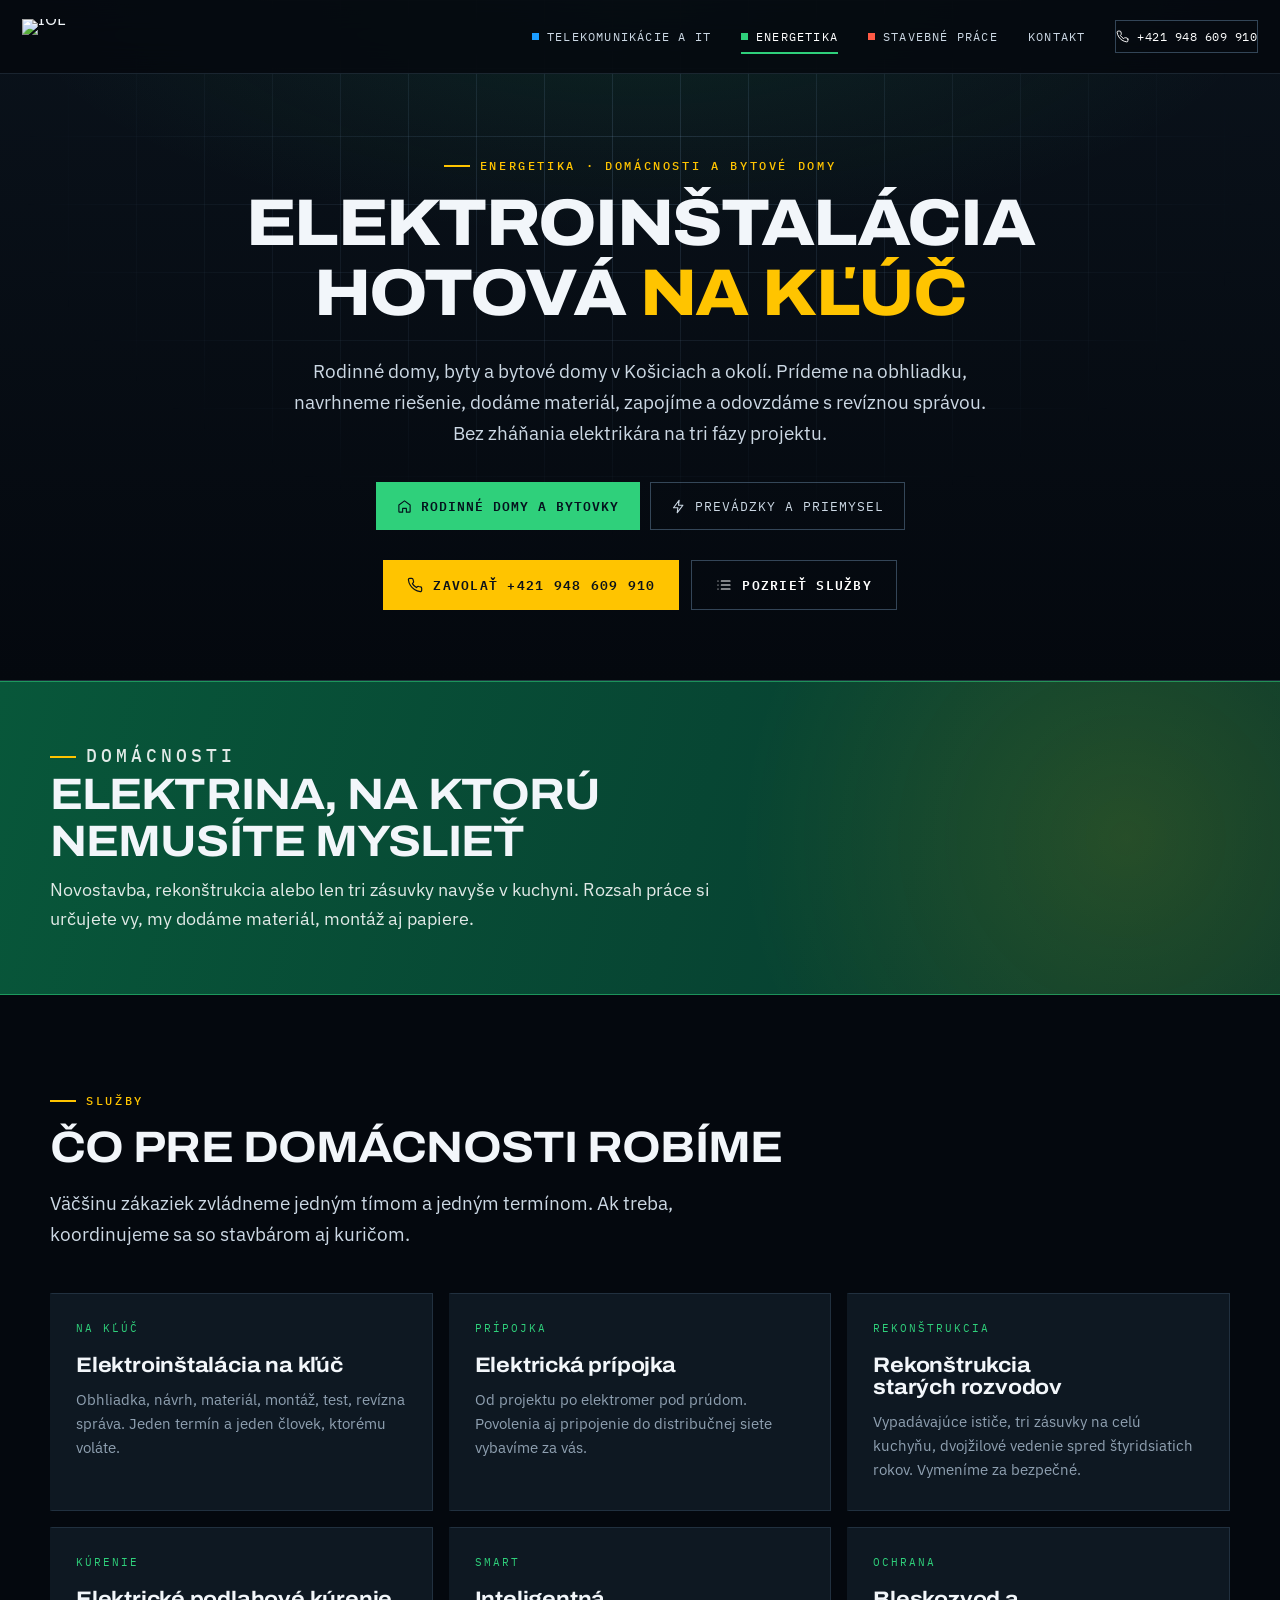
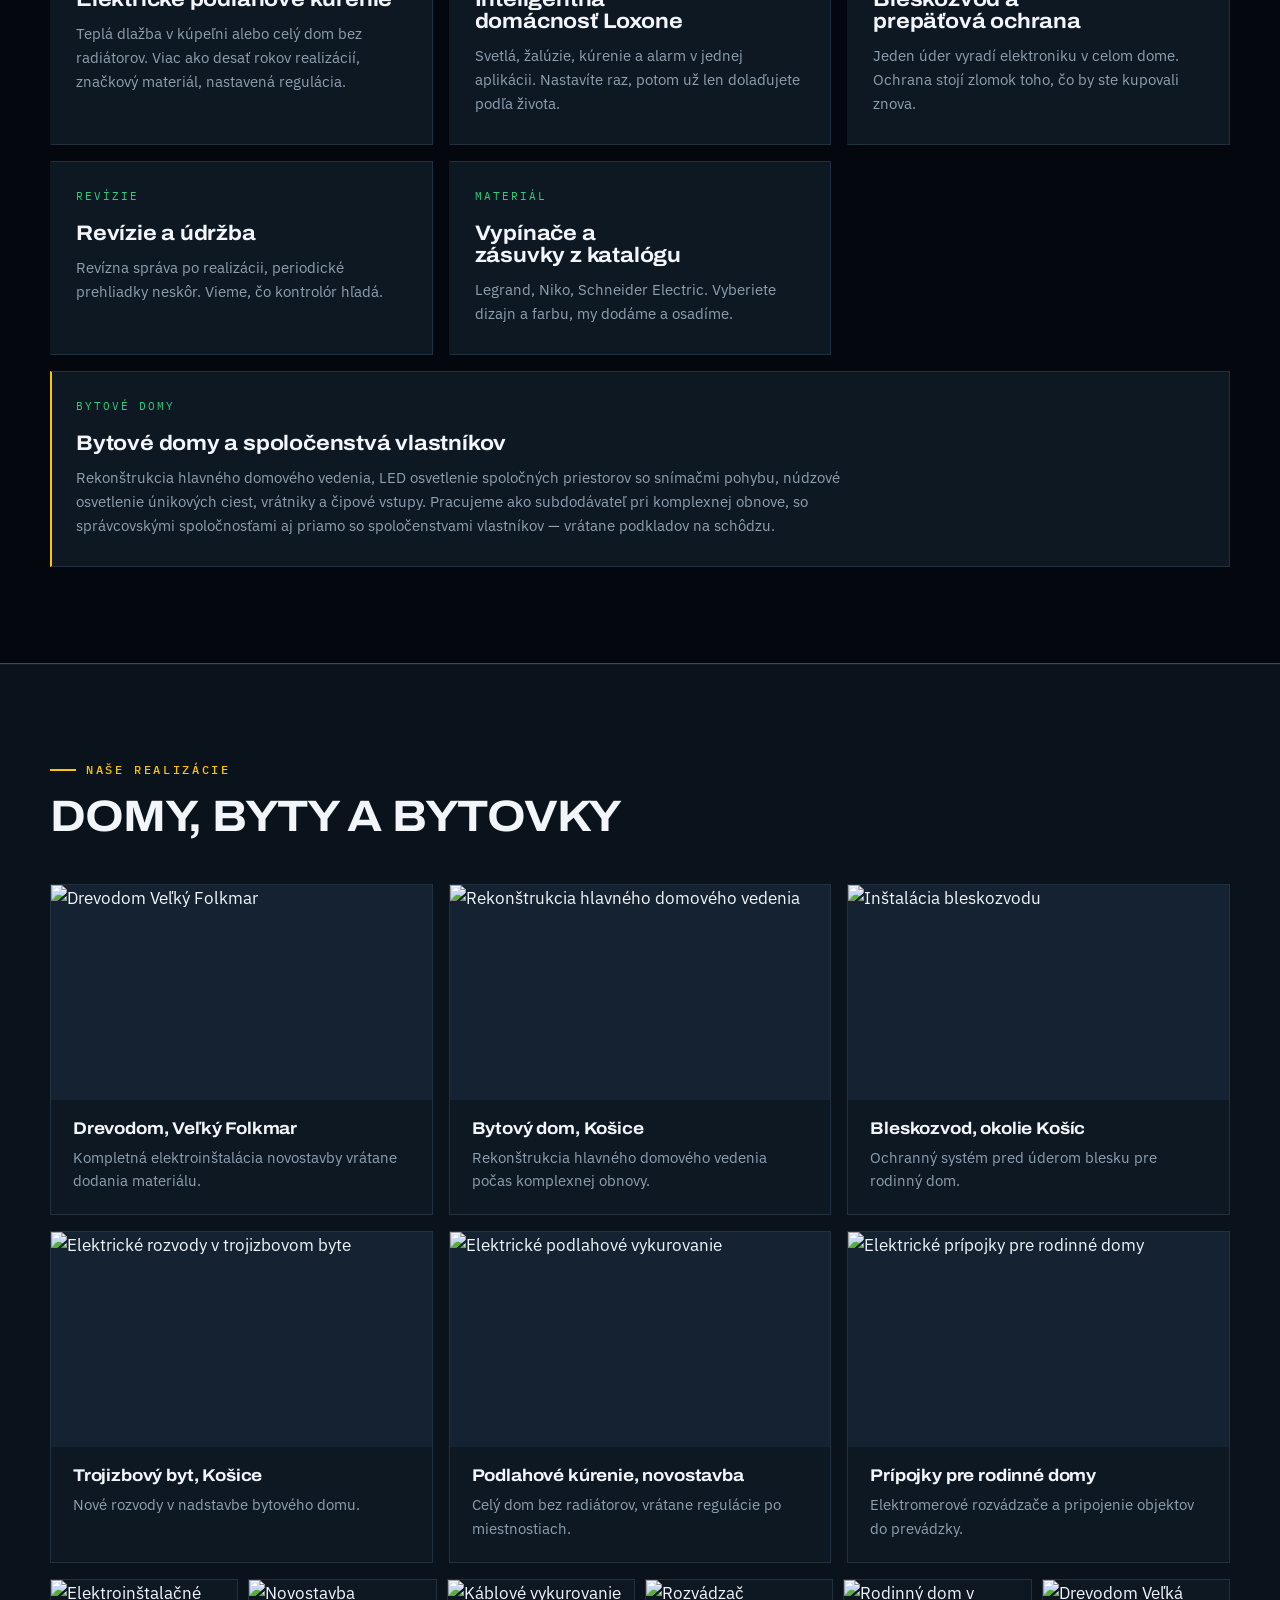
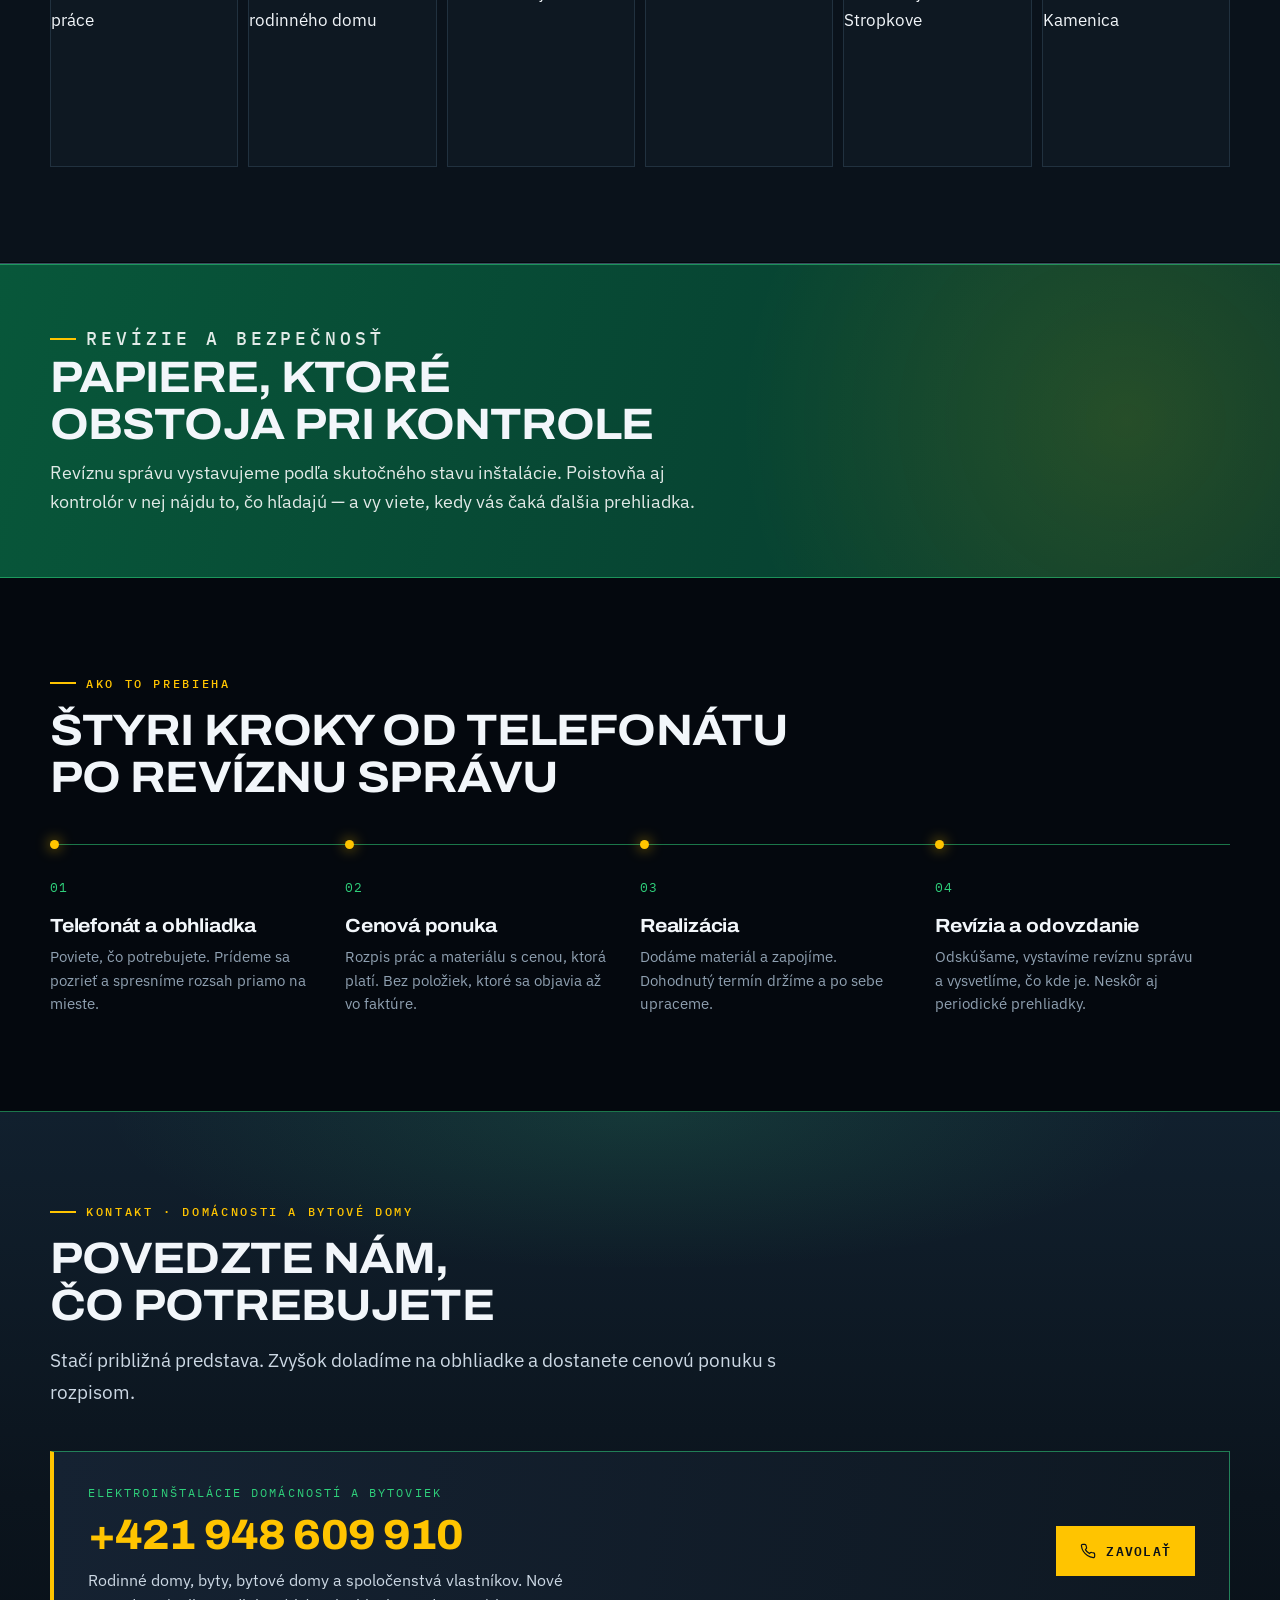
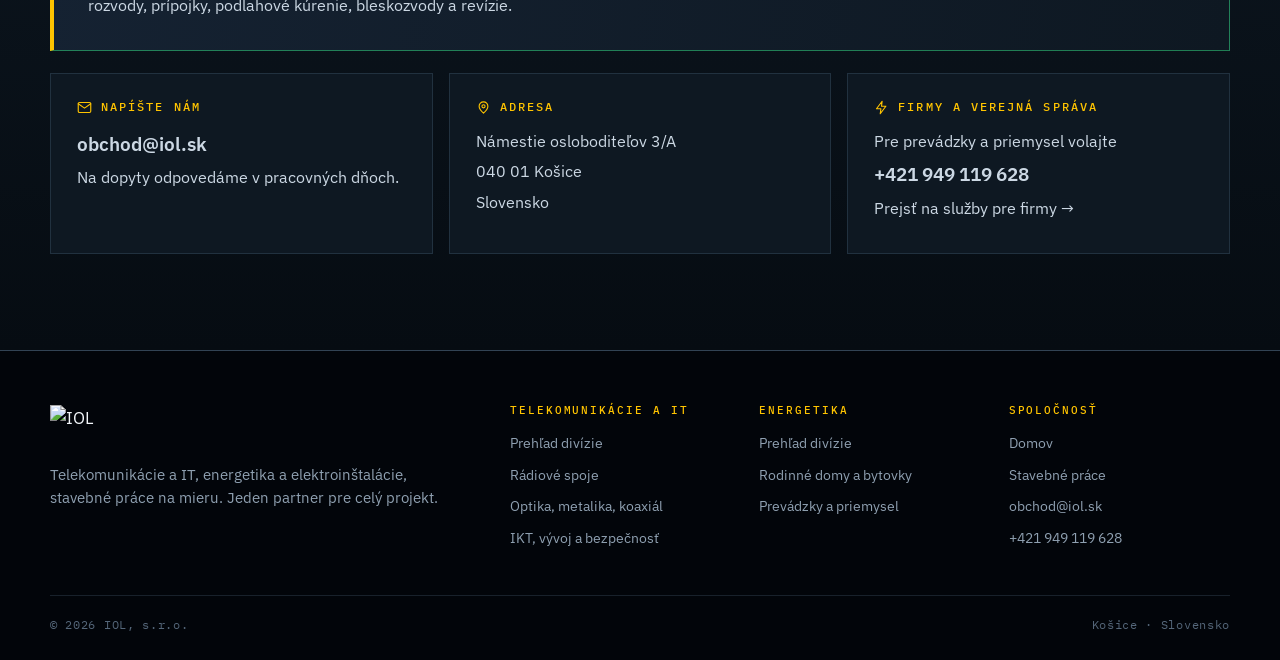
==== commit e2e24993: "Add files via upload" ====
--- a/energetika-domacnosti.html
+++ b/energetika-domacnosti.html
@@ -186,6 +186,14 @@
         <img loading="lazy" src="https://iol.sk/assets/images/gallery-rodinny-dom-stropkov.jpg" alt="Rodinný dom v Stropkove">
         <img loading="lazy" src="https://iol.sk/assets/images/gallery-drevodom-velka-kamenica.jpg" alt="Drevodom Veľká Kamenica">
       </div>
+    </div>
+  </section>
+
+  <section class="band">
+    <div class="container">
+      <p class="eyebrow">Revízie a bezpečnosť</p>
+      <h2>Papiere, ktoré obstoja pri kontrole</h2>
+      <p>Revíznu správu vystavujeme podľa skutočného stavu inštalácie. Poistovňa aj kontrolór v nej nájdu to, čo hľadajú — a vy viete, kedy vás čaká ďalšia prehliadka.</p>
     </div>
   </section>
 
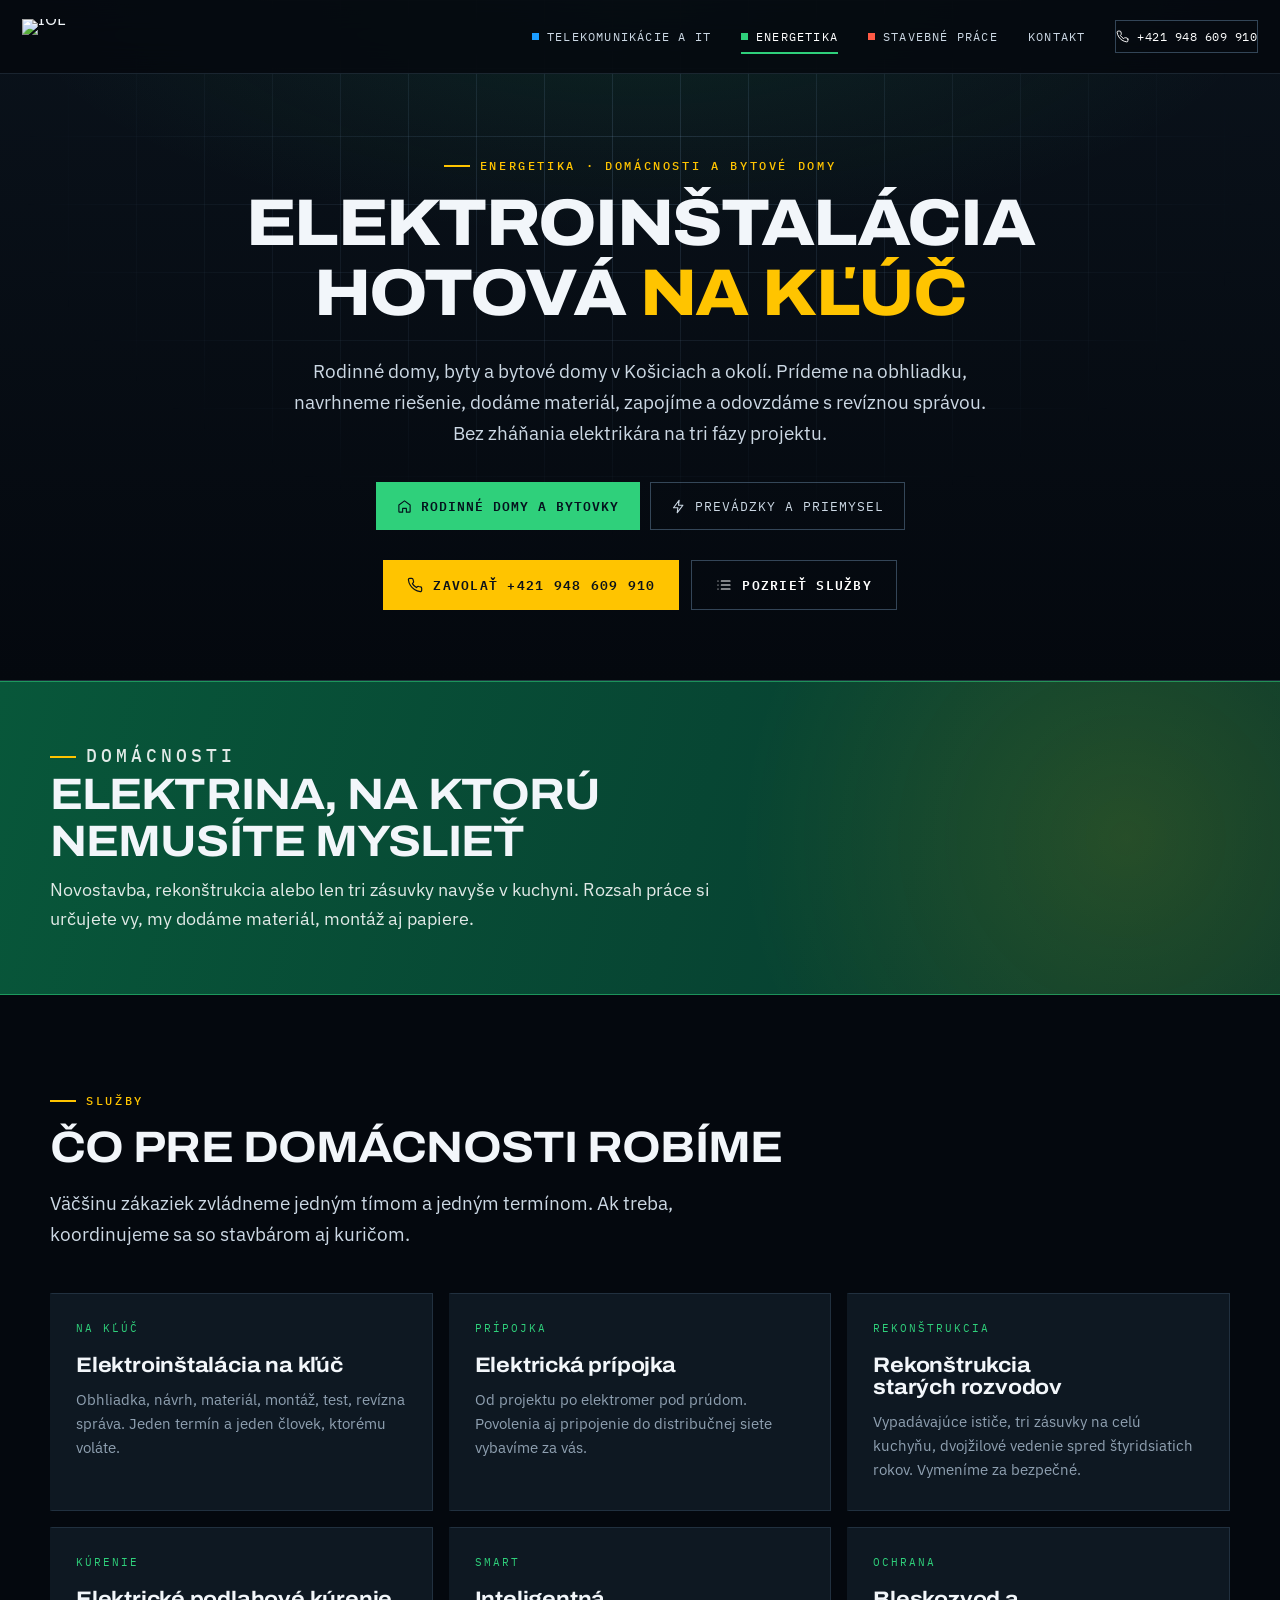
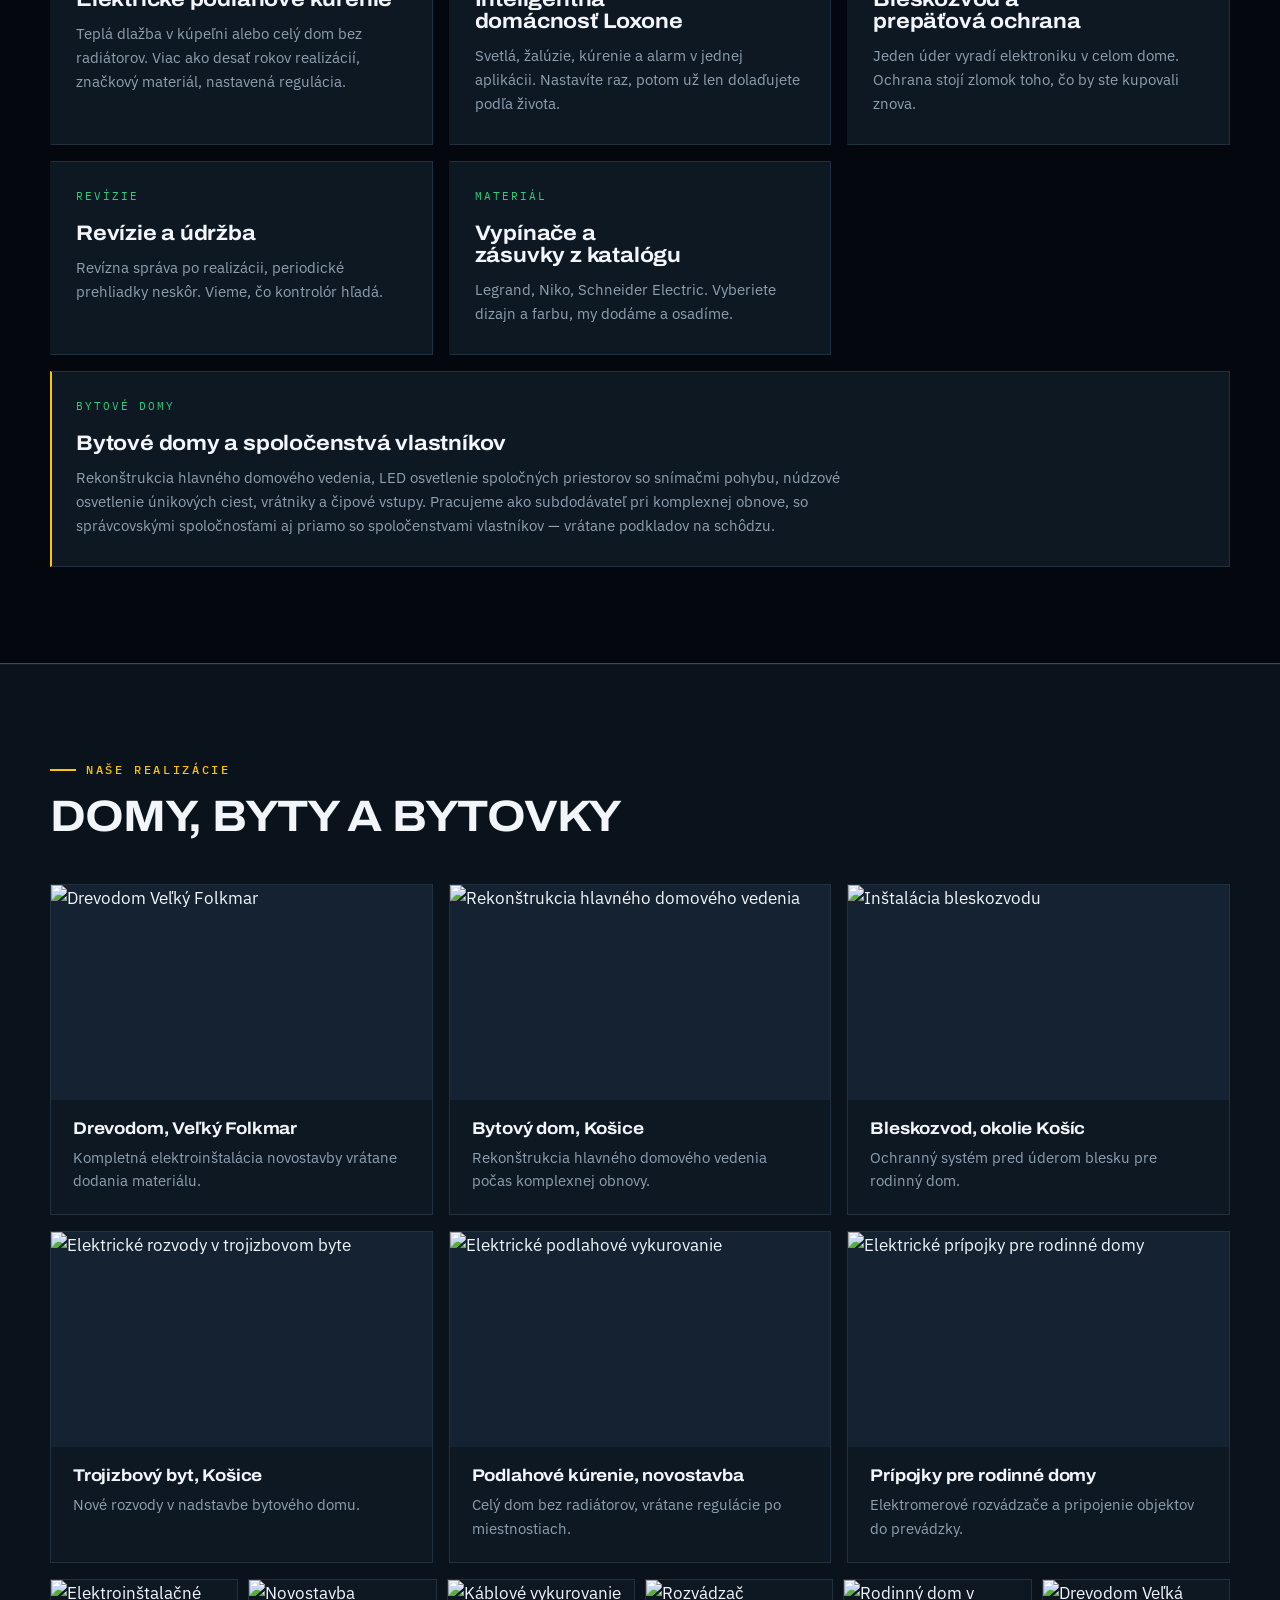
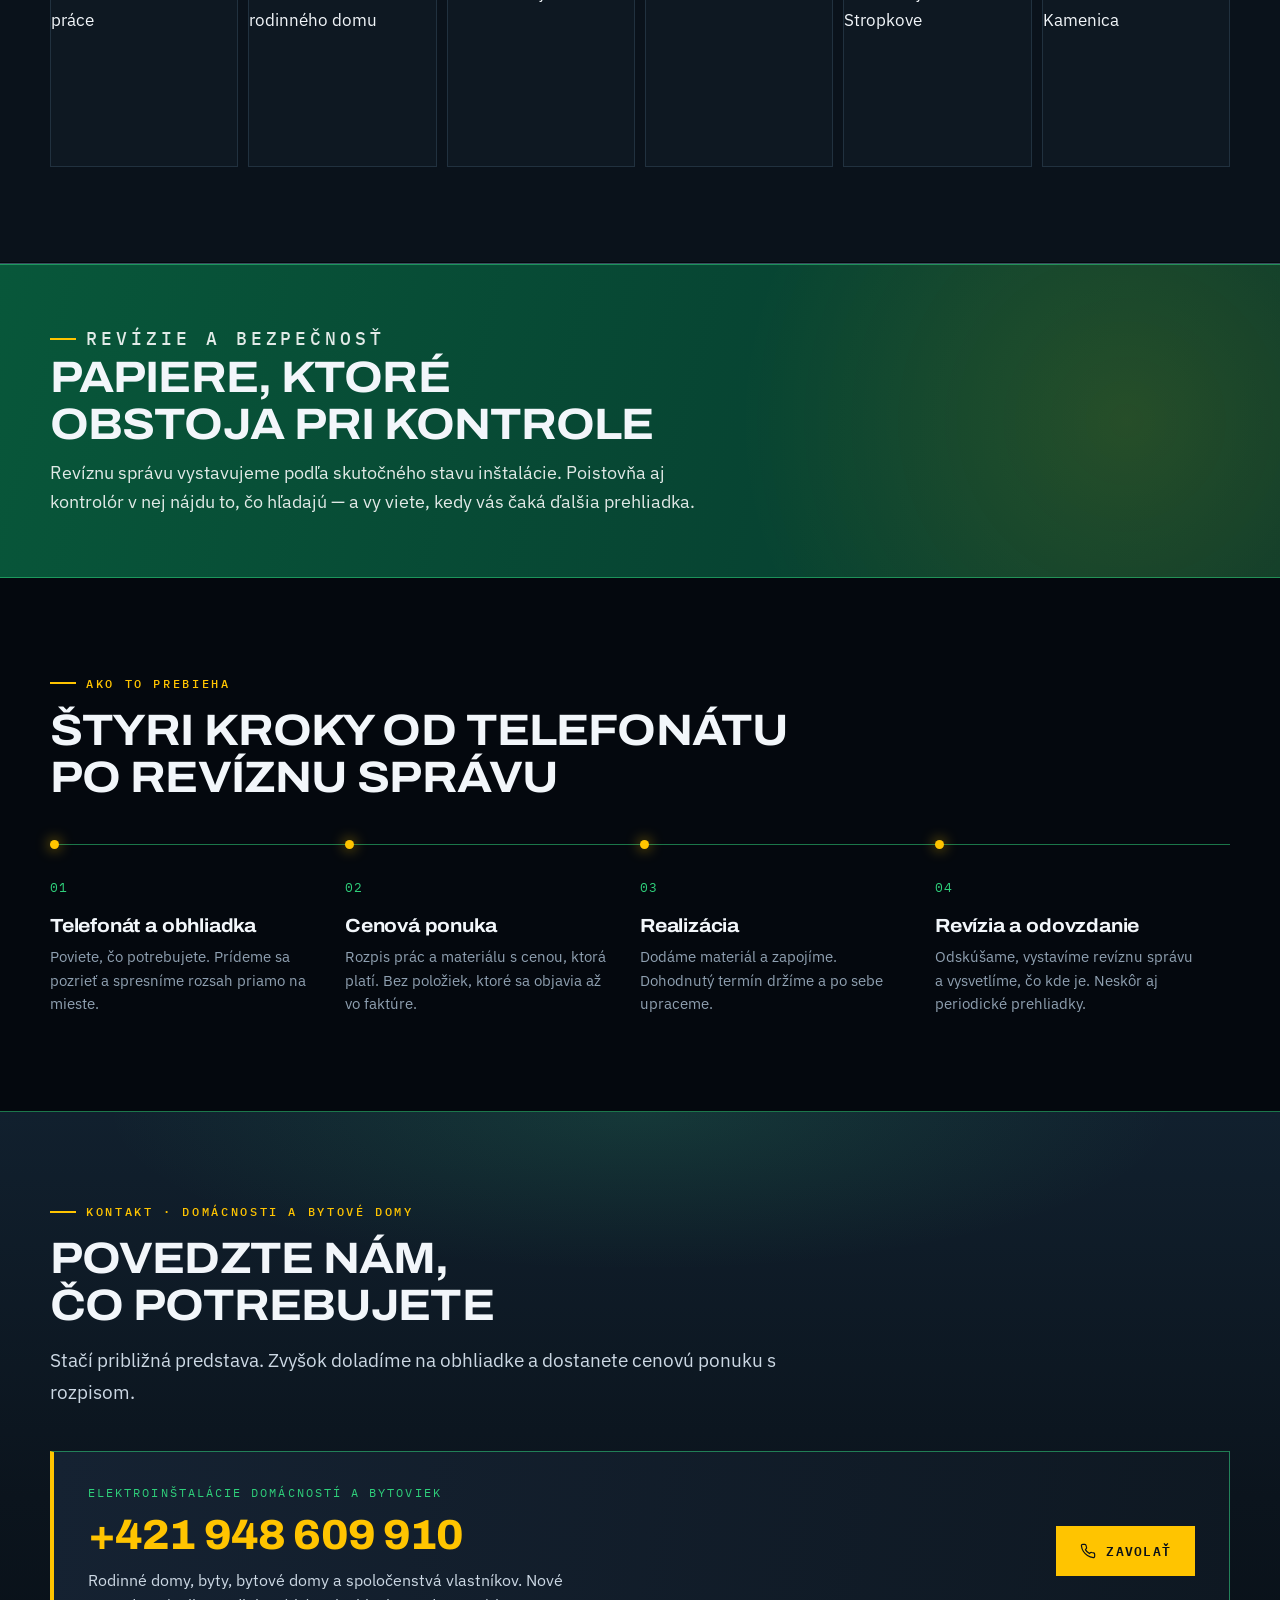
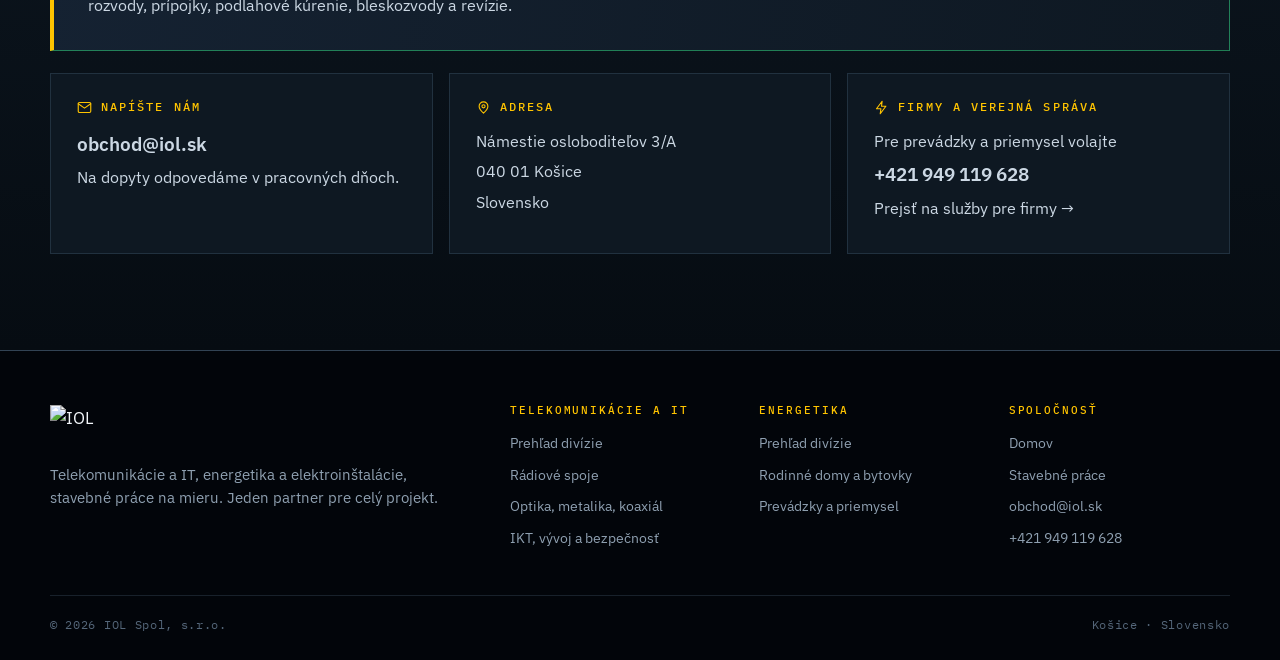
==== commit 60cf6892: "Add files via upload" ====
--- a/energetika-domacnosti.html
+++ b/energetika-domacnosti.html
@@ -299,7 +299,7 @@
     </div>
   </div>
   <div class="container footer-bottom">
-    <span>© 2026 IOL, s.r.o.</span>
+    <span>© 2026 IOL Spol, s.r.o.</span>
     <span>Košice · Slovensko</span>
   </div>
 </footer>
--- a/assets/css/iol.css
+++ b/assets/css/iol.css
@@ -1024,6 +1024,11 @@
   .gallery { grid-template-columns: repeat(2, 1fr); }
 }
 
+@media (max-width: 620px) {
+  .subnav { flex-direction: column; align-items: stretch; }
+  .subnav a { justify-content: center; width: 100%; }
+}
+
 @media (max-width: 520px) {
   body { font-size: 16px; }
   .facts-strip .container { grid-template-columns: 1fr; }
